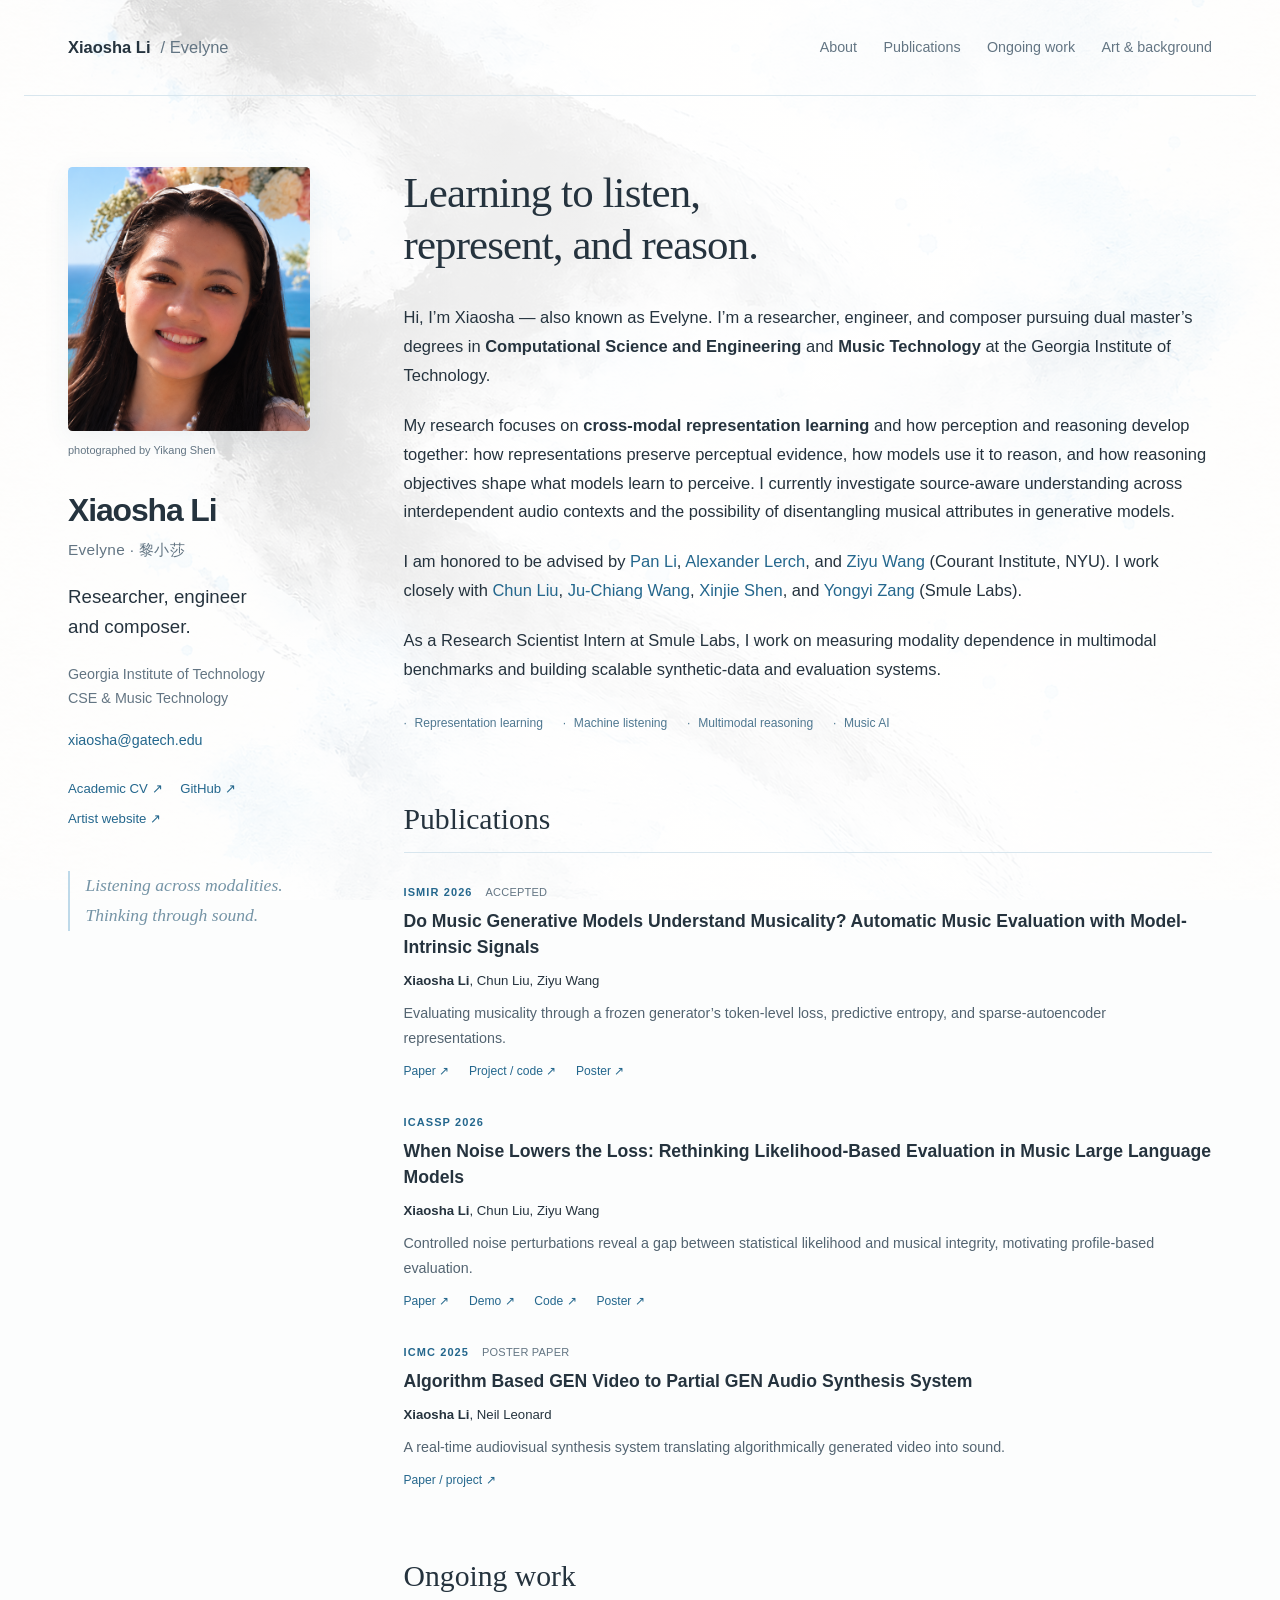
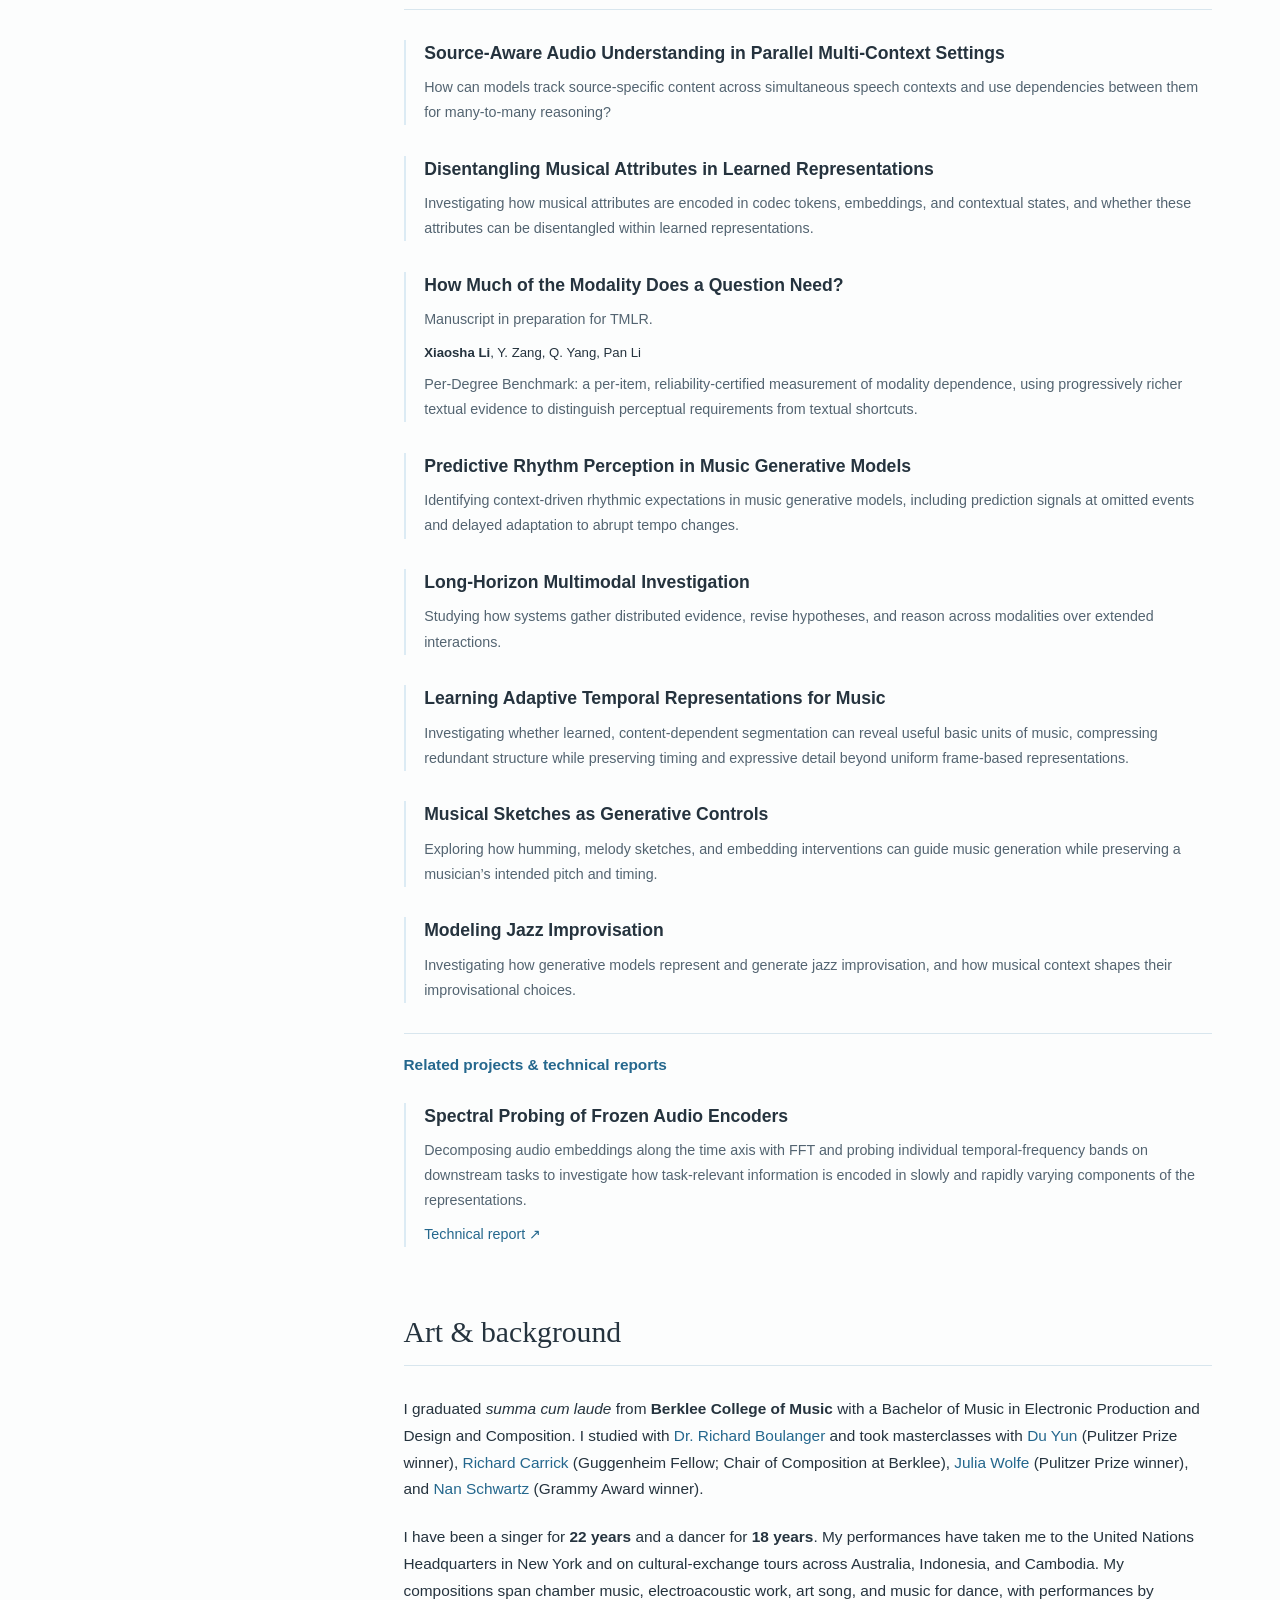
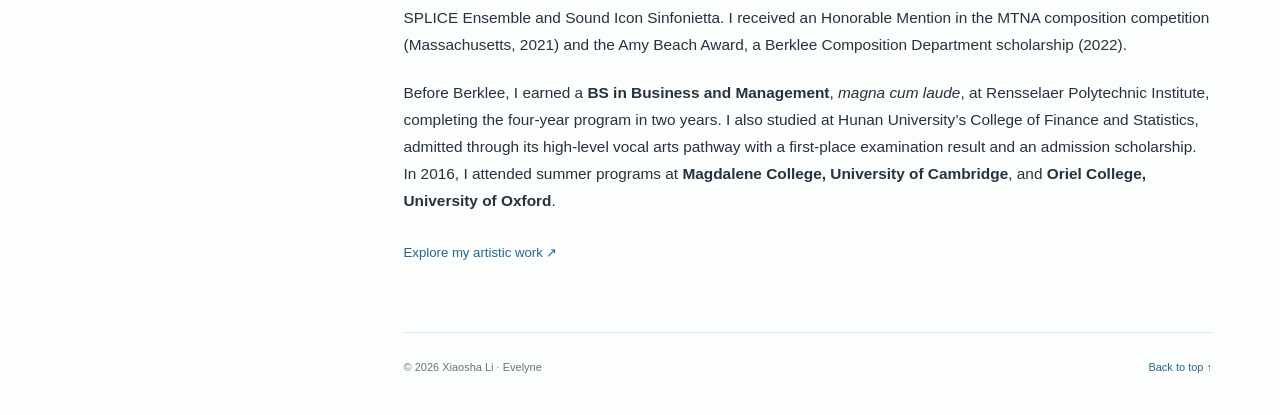
==== preview-05322f3207769d3b/index.html @ fcb4e37a "Add MEva and Noiseloss poster links" ====
<!doctype html>
<html lang="en">
<head>
<meta charset="utf-8">
<meta name="robots" content="noindex">
<meta name="viewport" content="width=device-width, initial-scale=1">
<meta name="description" content="Xiaosha (Evelyne) Li — researcher, engineer, and composer at Georgia Tech. Cross-modal representation learning, machine listening, and music AI.">
<meta name="theme-color" content="#e9f3f9">
<title>Xiaosha Li · Evelyne</title>
<link rel="stylesheet" href="../style.css">
</head>
<body>
<a class="skip" href="#about">Skip to content</a>
<header class="site-header"><a class="wordmark" href="#">Xiaosha Li <span>/ Evelyne</span></a><nav aria-label="Main navigation"><a href="#about">About</a><a href="#publications">Publications</a><a href="#ongoing">Ongoing work</a><a href="#art">Art &amp; background</a></nav></header>
<div class="page">
<aside class="profile">
<figure><img class="avatar" src="../assets/images/avatar-seaside-close.png" alt="Xiaosha Li smiling by the sea" width="1254" height="1254"><figcaption>photographed by <a href="https://x.com/Yikang_Shen">Yikang Shen</a></figcaption></figure>
<h1>Xiaosha Li <span>Evelyne · 黎小莎</span></h1>
<p class="roles">Researcher, engineer<br>and composer.</p>
<p class="affiliation">Georgia Institute of Technology<br>CSE &amp; Music Technology</p>
<a class="email" href="mailto:xiaosha@gatech.edu">xiaosha@gatech.edu</a>
<div class="profile-links"><a href="../assets/documents/Xiaosha-Li-Academic-CV.pdf">Academic CV ↗</a><a href="https://github.com/YoEv">GitHub ↗</a><a href="https://evelyneehevler.wixsite.com/evelyneehevler">Artist website ↗</a></div>
<div class="sidebar-note">Listening across modalities.<br>Thinking through sound.</div>
</aside>
<main>
<section id="about" class="intro">

<h2>Learning to listen,<br>represent, and reason.</h2>
<p>Hi, I’m Xiaosha — also known as Evelyne. I’m a researcher, engineer, and composer pursuing dual master’s degrees in <strong>Computational Science and Engineering</strong> and <strong>Music Technology</strong> at the Georgia Institute of Technology.</p>
<p>My research focuses on <strong>cross-modal representation learning</strong> and how perception and reasoning develop together: how representations preserve perceptual evidence, how models use it to reason, and how reasoning objectives shape what models learn to perceive. I currently investigate source-aware understanding across interdependent audio contexts and the possibility of disentangling musical attributes in generative models.</p>
<p>I am honored to be advised by <a href="https://sites.google.com/view/panli-purdue/home">Pan Li</a>, <a href="https://www.alexanderlerch.com/">Alexander Lerch</a>, and <a href="https://zzwaang.github.io/">Ziyu Wang</a> (Courant Institute, NYU). I work closely with <a href="https://www.linkedin.com/in/chunliu">Chun Liu</a>, <a href="https://www.linkedin.com/in/asriver">Ju-Chiang Wang</a>, <a href="https://xinjie-shen.com/">Xinjie Shen</a>, and <a href="https://yongyi.dev/en/">Yongyi Zang</a> (Smule Labs).</p>
<p>As a Research Scientist Intern at Smule Labs, I work on measuring modality dependence in multimodal benchmarks and building scalable synthetic-data and evaluation systems.</p>
<div class="interests"><span>Representation learning</span><span>Machine listening</span><span>Multimodal reasoning</span><span>Music AI</span></div>
</section>
<section id="publications">
<div class="section-heading"><h2>Publications</h2></div>
<article class="paper"><div class="paper-meta">ISMIR 2026 <span>Accepted</span></div><h3><a href="https://arxiv.org/abs/2609.37710">Do Music Generative Models Understand Musicality? Automatic Music Evaluation with Model-Intrinsic Signals</a></h3><p class="authors"><strong>Xiaosha Li</strong>, Chun Liu, Ziyu Wang</p><p>Evaluating musicality through a frozen generator’s token-level loss, predictive entropy, and sparse-autoencoder representations.</p><div class="links"><a href="https://arxiv.org/abs/2609.37710">Paper ↗</a><a href="https://github.com/YoEv/MEva">Project / code ↗</a><a href="../assets/documents/MEva-ISMIR2026-Poster.png">Poster ↗</a></div></article>
<article class="paper"><div class="paper-meta">ICASSP 2026</div><h3><a href="https://arxiv.org/abs/2602.02738">When Noise Lowers the Loss: Rethinking Likelihood-Based Evaluation in Music Large Language Models</a></h3><p class="authors"><strong>Xiaosha Li</strong>, Chun Liu, Ziyu Wang</p><p>Controlled noise perturbations reveal a gap between statistical likelihood and musical integrity, motivating profile-based evaluation.</p><div class="links"><a href="https://arxiv.org/abs/2602.02738">Paper ↗</a><a href="https://noiseloss.github.io/">Demo ↗</a><a href="https://github.com/YoEv/noiseloss">Code ↗</a><a href="../assets/documents/Noiseloss-ICASSP2026-Poster.pdf">Poster ↗</a></div></article>
<article class="paper"><div class="paper-meta">ICMC 2025 <span>Poster paper</span></div><h3><a href="https://github.com/YoEv/Gen2Gen">Algorithm Based GEN Video to Partial GEN Audio Synthesis System</a></h3><p class="authors"><strong>Xiaosha Li</strong>, Neil Leonard</p><p>A real-time audiovisual synthesis system translating algorithmically generated video into sound.</p><div class="links"><a href="https://github.com/YoEv/Gen2Gen">Paper / project ↗</a></div></article>
</section>
<section id="ongoing">
<div class="section-heading"><h2>Ongoing work</h2></div>
<article class="work"><h3>Source-Aware Audio Understanding in Parallel Multi-Context Settings</h3><p>How can models track source-specific content across simultaneous speech contexts and use dependencies between them for many-to-many reasoning?</p></article>
<article class="work"><h3>Disentangling Musical Attributes in Learned Representations</h3><p>Investigating how musical attributes are encoded in codec tokens, embeddings, and contextual states, and whether these attributes can be disentangled within learned representations.</p></article>




<article class="work"><h3>How Much of the Modality Does a Question Need?</h3><p class="project-status">Manuscript in preparation for TMLR.</p><p class="authors"><strong>Xiaosha Li</strong>, Y. Zang, Q. Yang, Pan Li</p><p>Per-Degree Benchmark: a per-item, reliability-certified measurement of modality dependence, using progressively richer textual evidence to distinguish perceptual requirements from textual shortcuts.</p></article>
<article class="work"><h3>Predictive Rhythm Perception in Music Generative Models</h3><p>Identifying context-driven rhythmic expectations in music generative models, including prediction signals at omitted events and delayed adaptation to abrupt tempo changes.</p></article>
<article class="work"><h3>Long-Horizon Multimodal Investigation</h3><p>Studying how systems gather distributed evidence, revise hypotheses, and reason across modalities over extended interactions.</p></article>
<article class="work"><h3>Learning Adaptive Temporal Representations for Music</h3><p>Investigating whether learned, content-dependent segmentation can reveal useful basic units of music, compressing redundant structure while preserving timing and expressive detail beyond uniform frame-based representations.</p></article>
<article class="work"><h3>Musical Sketches as Generative Controls</h3><p>Exploring how humming, melody sketches, and embedding interventions can guide music generation while preserving a musician’s intended pitch and timing.</p></article>

<article class="work"><h3>Modeling Jazz Improvisation</h3><p>Investigating how generative models represent and generate jazz improvisation, and how musical context shapes their improvisational choices.</p></article>
<div class="earlier"><h3>Related projects &amp; technical reports</h3><article class="work"><h3>Spectral Probing of Frozen Audio Encoders</h3><p>Decomposing audio embeddings along the time axis with FFT and probing individual temporal-frequency bands on downstream tasks to investigate how task-relevant information is encoded in slowly and rapidly varying components of the representations.</p><a href="https://github.com/YoEv/specProb">Technical report ↗</a></article></div>
</section>
<section id="art">
<div class="section-heading"><h2>Art &amp; background</h2></div>
<p>I graduated <em>summa cum laude</em> from <strong>Berklee College of Music</strong> with a Bachelor of Music in Electronic Production and Design and Composition. I studied with <a href="https://richardboulanger.com/">Dr. Richard Boulanger</a> and took masterclasses with <a href="https://channelduyun.com/">Du Yun</a> (Pulitzer Prize winner), <a href="https://www.richardcarrick.com/">Richard Carrick</a> (Guggenheim Fellow; Chair of Composition at Berklee), <a href="https://juliawolfemusic.com/">Julia Wolfe</a> (Pulitzer Prize winner), and <a href="https://nanschwartz.com/">Nan Schwartz</a> (Grammy Award winner).</p>
<p>I have been a singer for <strong>22 years</strong> and a dancer for <strong>18 years</strong>. My performances have taken me to the United Nations Headquarters in New York and on cultural-exchange tours across Australia, Indonesia, and Cambodia. My compositions span chamber music, electroacoustic work, art song, and music for dance, with performances by SPLICE Ensemble and Sound Icon Sinfonietta. I received an Honorable Mention in the MTNA composition competition (Massachusetts, 2021) and the Amy Beach Award, a Berklee Composition Department scholarship (2022).</p>
<p>Before Berklee, I earned a <strong>BS in Business and Management</strong>, <em>magna cum laude</em>, at Rensselaer Polytechnic Institute, completing the four-year program in two years. I also studied at Hunan University’s College of Finance and Statistics, admitted through its high-level vocal arts pathway with a first-place examination result and an admission scholarship. In 2016, I attended summer programs at <strong>Magdalene College, University of Cambridge</strong>, and <strong>Oriel College, University of Oxford</strong>.</p>
<a class="text-link" href="https://evelyneehevler.wixsite.com/evelyneehevler">Explore my artistic work ↗</a>
</section>
<footer>© 2026 Xiaosha Li · Evelyne <a href="#">Back to top ↑</a></footer>
</main>
</div>
</body>
</html>
---- style.css ----
:root{--ink:#25333e;--muted:#637583;--blue:#24678d;--line:#d8e6ee;--paper:#fcfdfd}*{box-sizing:border-box}html{scroll-behavior:smooth;scroll-padding-top:35px}body{margin:0;color:var(--ink);font:16px/1.75 -apple-system,BlinkMacSystemFont,"Segoe UI",Arial,sans-serif;background:var(--paper)}body::before{content:"";position:fixed;inset:0;z-index:-1;background:linear-gradient(90deg,rgba(255,255,255,.76),rgba(255,255,255,.93) 36%,rgba(255,255,255,.94) 76%,rgba(255,255,255,.76)),url('assets/images/ink-blue.png') center/cover no-repeat;pointer-events:none}a{color:var(--blue);text-decoration:none;text-underline-offset:4px}a:hover{text-decoration:underline}a:focus-visible,summary:focus-visible{outline:2px solid var(--blue);outline-offset:5px}p{margin:0 0 19px}strong{font-weight:600}.site-header{max-width:1120px;margin:0 auto;padding:30px 40px;display:flex;align-items:center;justify-content:space-between;border-bottom:1px solid var(--line);gap:25px}.wordmark{font-size:15px;color:var(--ink);font-weight:600;white-space:nowrap}.wordmark span{font-weight:400;color:var(--muted);margin-left:5px}nav{display:flex;gap:24px;font-size:13px}nav a{color:var(--muted)}.page{max-width:1120px;margin:65px auto 0;padding:0 40px;display:grid;grid-template-columns:230px minmax(0,1fr);gap:75px}.profile{align-self:start;position:sticky;top:35px}.profile figure{margin:0 0 28px}.avatar{width:220px;height:240px;object-fit:cover;border-radius:4px;display:block;box-shadow:0 6px 25px #264f6b12}figcaption{font-size:10px;color:var(--muted);margin-top:9px;white-space:nowrap}figcaption a{color:inherit}h1{font-size:29px;line-height:1.25;letter-spacing:-1px;margin:0 0 21px;font-weight:600}h1 span{display:block;color:var(--muted);font-size:14px;font-weight:400;letter-spacing:.3px;margin-top:8px}.roles{font-size:17px;line-height:1.6;margin-bottom:18px}.affiliation{font-size:13px;color:var(--muted);line-height:1.7;margin-bottom:12px}.email{font-size:13px}.profile-links{display:flex;flex-wrap:wrap;gap:7px 16px;font-size:12px;margin-top:20px}.sidebar-note{font:italic 16px/1.7 Georgia,serif;color:#7594a6;border-left:2px solid #bed9e9;padding-left:14px;margin-top:37px}main{min-width:0}section{margin-bottom:60px;scroll-margin-top:35px}.eyebrow{text-transform:uppercase;letter-spacing:2.5px;color:var(--blue);font-size:11px;margin-bottom:14px}.intro h2{font:400 39px/1.2 Georgia,"Times New Roman",serif;letter-spacing:-.8px;margin:0 0 30px}.intro p{font-size:15px}.interests{display:flex;flex-wrap:wrap;gap:8px 18px;margin-top:27px;font-size:11px;color:#4f7891}.interests span::before{content:"·";margin-right:7px}.section-heading{display:flex;align-items:baseline;justify-content:space-between;gap:12px;border-bottom:1px solid var(--line);padding-bottom:12px;margin-bottom:27px}.section-heading h2{font:400 27px/1.3 Georgia,serif;margin:0}.section-heading>span{font-size:10px;color:var(--muted)}article h3{font-size:16px;line-height:1.5;font-weight:600;margin:5px 0 8px}article h3 a{color:var(--ink)}.paper,.work{margin-bottom:28px}.paper p,.work p{font-size:13px;line-height:1.75;margin-bottom:8px;color:#536471}.paper .authors,.work .authors{font-size:12px;color:var(--ink);margin-bottom:8px}.paper-meta{font-size:10px;letter-spacing:1px;text-transform:uppercase;color:var(--blue);font-weight:600}.paper-meta span{font-weight:400;letter-spacing:.2px;margin-left:8px;color:var(--muted)}.links{display:flex;flex-wrap:wrap;gap:18px;font-size:11px;margin-top:9px}.work{padding-left:17px;border-left:2px solid #dcebf4}.earlier{border-top:1px solid var(--line);padding-top:16px;font-size:13px}.earlier>h3{font-size:14px;font-weight:600;color:var(--blue);margin:0}.earlier article{margin-top:22px}#art p{font-size:14px}.text-link{font-size:12px}footer{border-top:1px solid var(--line);padding:22px 0 35px;color:var(--muted);font-size:10px;display:flex;justify-content:space-between}.skip{position:absolute;top:-80px;left:15px;background:white;padding:10px;z-index:5}.skip:focus{top:10px}@media(min-width:1500px){body::before{background-size:auto,1400px;background-position:center,center top}}@media(max-width:800px){.site-header{padding:23px 25px;flex-wrap:wrap}nav{gap:18px;font-size:12px}.page{grid-template-columns:180px minmax(0,1fr);gap:35px;padding:0 25px;margin-top:40px}.avatar{width:175px;height:190px}.intro h2{font-size:33px}.section-heading{align-items:start;flex-direction:column;gap:5px}.profile figcaption{font-size:9px}}@media(max-width:600px){.site-header{gap:15px}.wordmark{font-size:14px}nav{gap:17px;flex-wrap:wrap}.page{display:block;margin-top:30px;padding:0 24px}.profile{position:static;display:grid;grid-template-columns:120px minmax(0,1fr);gap:0 22px;margin-bottom:42px}.profile figure{grid-row:1/6;margin:0}.avatar{width:120px;height:140px}figcaption{white-space:normal;font-size:8px!important;line-height:1.5}h1{font-size:25px;margin:0 0 9px}h1 span{font-size:12px;margin-top:5px}.roles{font-size:13px;line-height:1.5;margin-bottom:10px}.affiliation{font-size:11px;margin-bottom:8px}.email{font-size:11px}.profile-links{grid-column:1/-1;margin-top:18px;gap:20px}.sidebar-note{display:none}.intro h2{font-size:35px}.intro p{font-size:14px}section{margin-bottom:44px}.section-heading h2{font-size:26px}body::before{background:linear-gradient(#ffffffdf,#fffffff0),url('assets/images/ink-blue.png') center top/auto 100vh no-repeat}}



/* Scale the desktop composition as a whole, preserving its typography ratios. */
@media(min-width:1000px){body{zoom:1.1}}
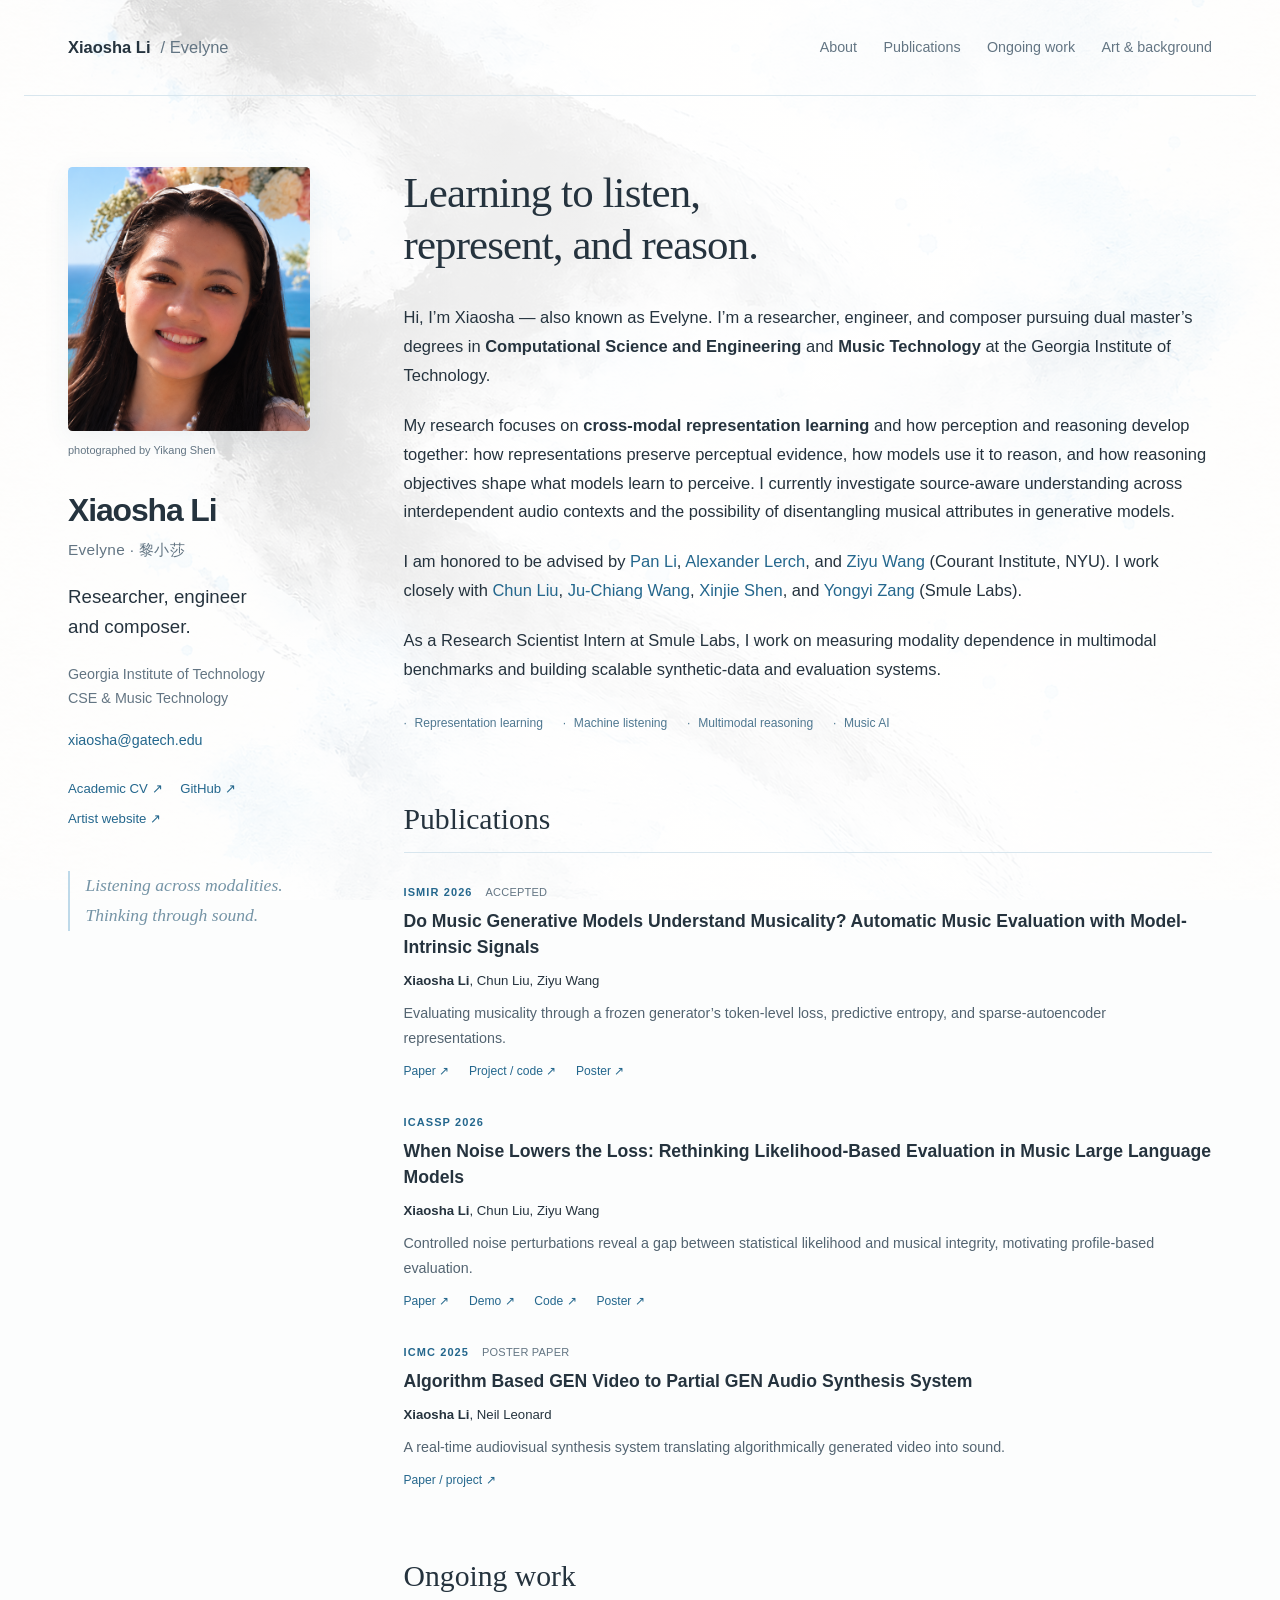
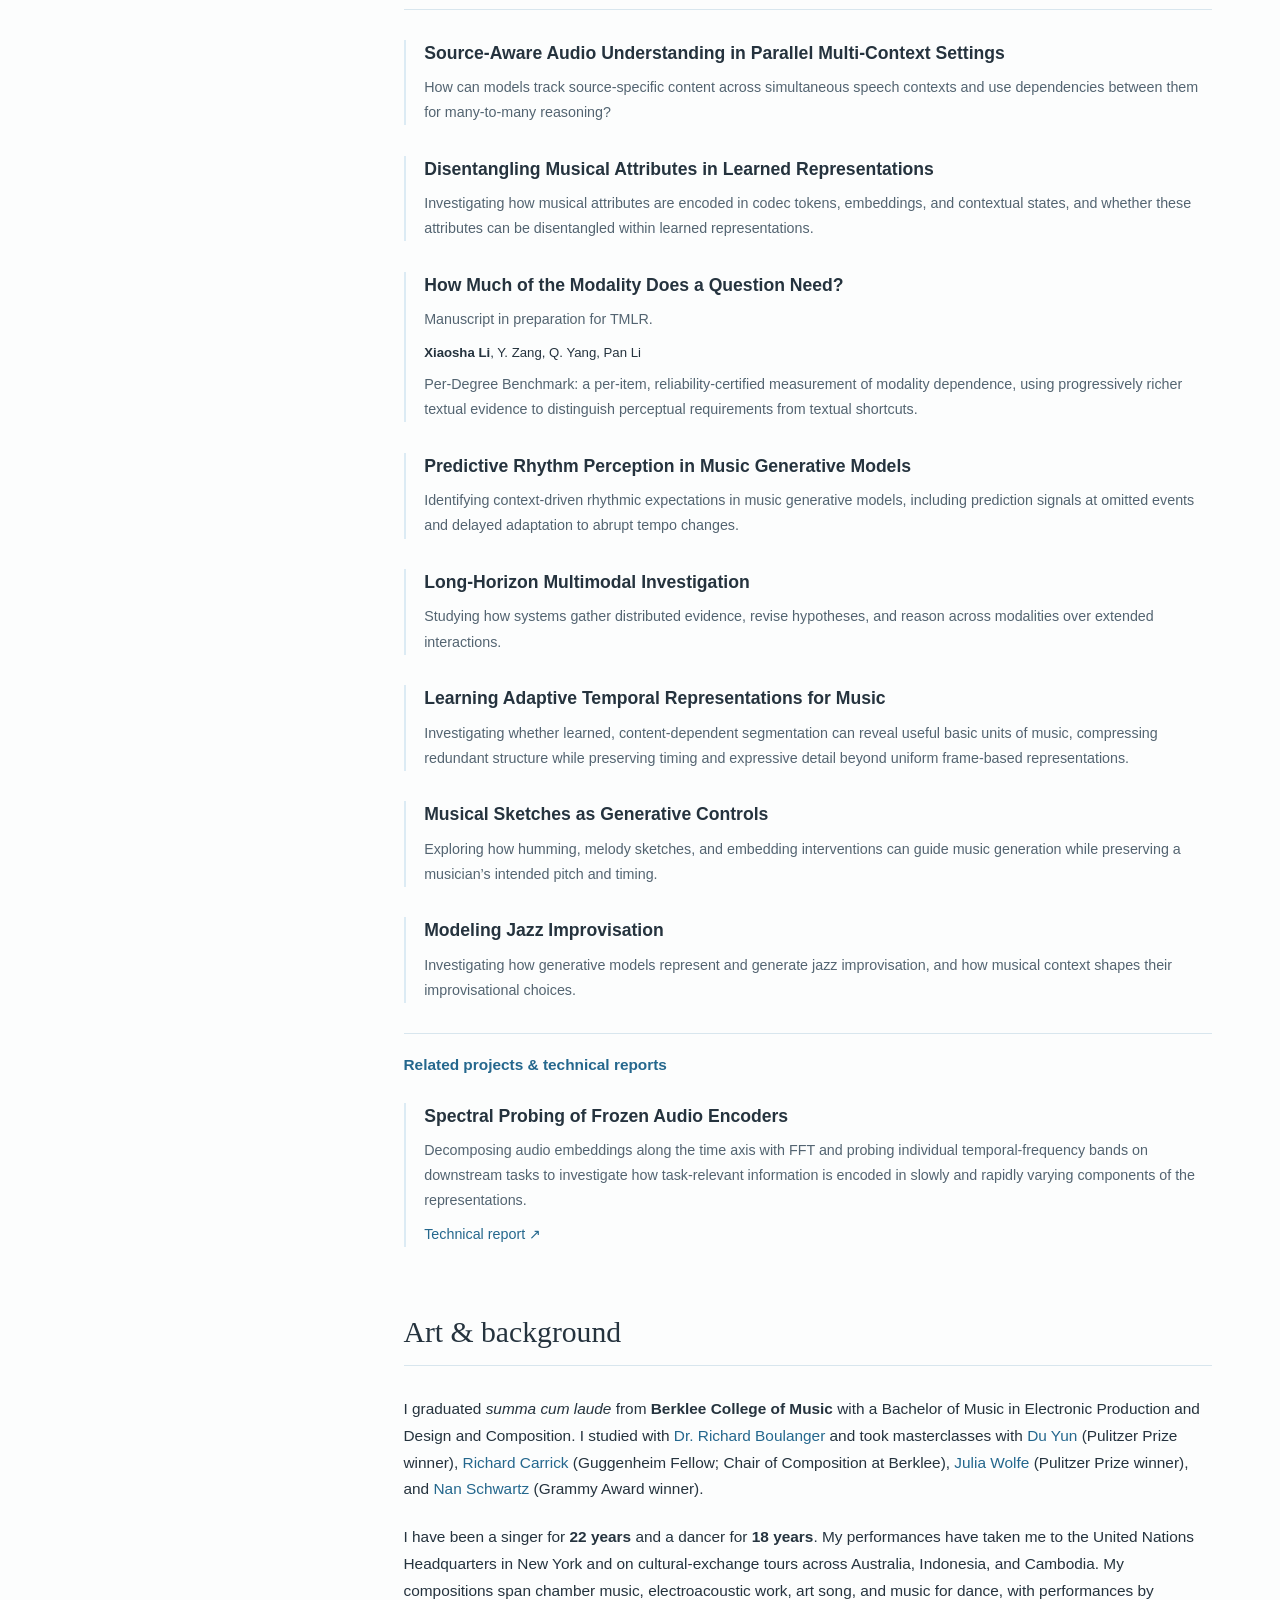
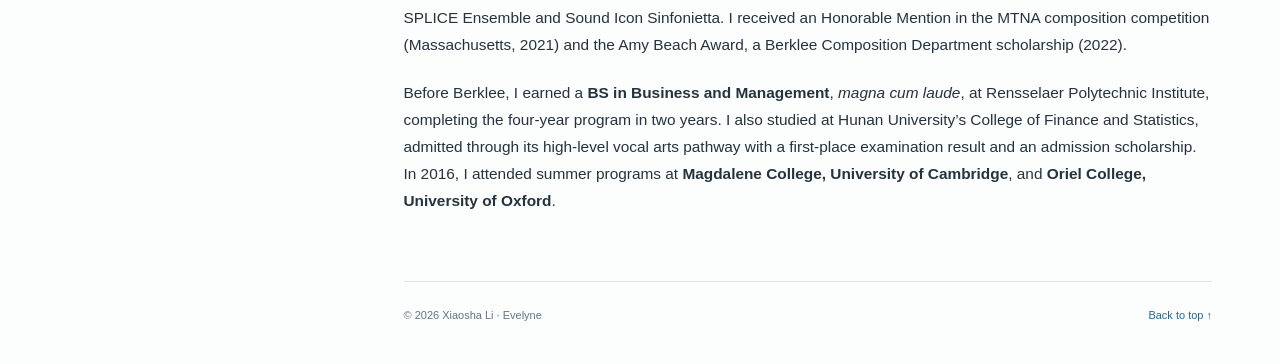
==== commit 61e2c2af: "Remove duplicate artist website link" ====
--- a/preview-05322f3207769d3b/index.html
+++ b/preview-05322f3207769d3b/index.html
@@ -60,7 +60,7 @@
 <p>I graduated <em>summa cum laude</em> from <strong>Berklee College of Music</strong> with a Bachelor of Music in Electronic Production and Design and Composition. I studied with <a href="https://richardboulanger.com/">Dr. Richard Boulanger</a> and took masterclasses with <a href="https://channelduyun.com/">Du Yun</a> (Pulitzer Prize winner), <a href="https://www.richardcarrick.com/">Richard Carrick</a> (Guggenheim Fellow; Chair of Composition at Berklee), <a href="https://juliawolfemusic.com/">Julia Wolfe</a> (Pulitzer Prize winner), and <a href="https://nanschwartz.com/">Nan Schwartz</a> (Grammy Award winner).</p>
 <p>I have been a singer for <strong>22 years</strong> and a dancer for <strong>18 years</strong>. My performances have taken me to the United Nations Headquarters in New York and on cultural-exchange tours across Australia, Indonesia, and Cambodia. My compositions span chamber music, electroacoustic work, art song, and music for dance, with performances by SPLICE Ensemble and Sound Icon Sinfonietta. I received an Honorable Mention in the MTNA composition competition (Massachusetts, 2021) and the Amy Beach Award, a Berklee Composition Department scholarship (2022).</p>
 <p>Before Berklee, I earned a <strong>BS in Business and Management</strong>, <em>magna cum laude</em>, at Rensselaer Polytechnic Institute, completing the four-year program in two years. I also studied at Hunan University’s College of Finance and Statistics, admitted through its high-level vocal arts pathway with a first-place examination result and an admission scholarship. In 2016, I attended summer programs at <strong>Magdalene College, University of Cambridge</strong>, and <strong>Oriel College, University of Oxford</strong>.</p>
-<a class="text-link" href="https://evelyneehevler.wixsite.com/evelyneehevler">Explore my artistic work ↗</a>
+
 </section>
 <footer>© 2026 Xiaosha Li · Evelyne <a href="#">Back to top ↑</a></footer>
 </main>
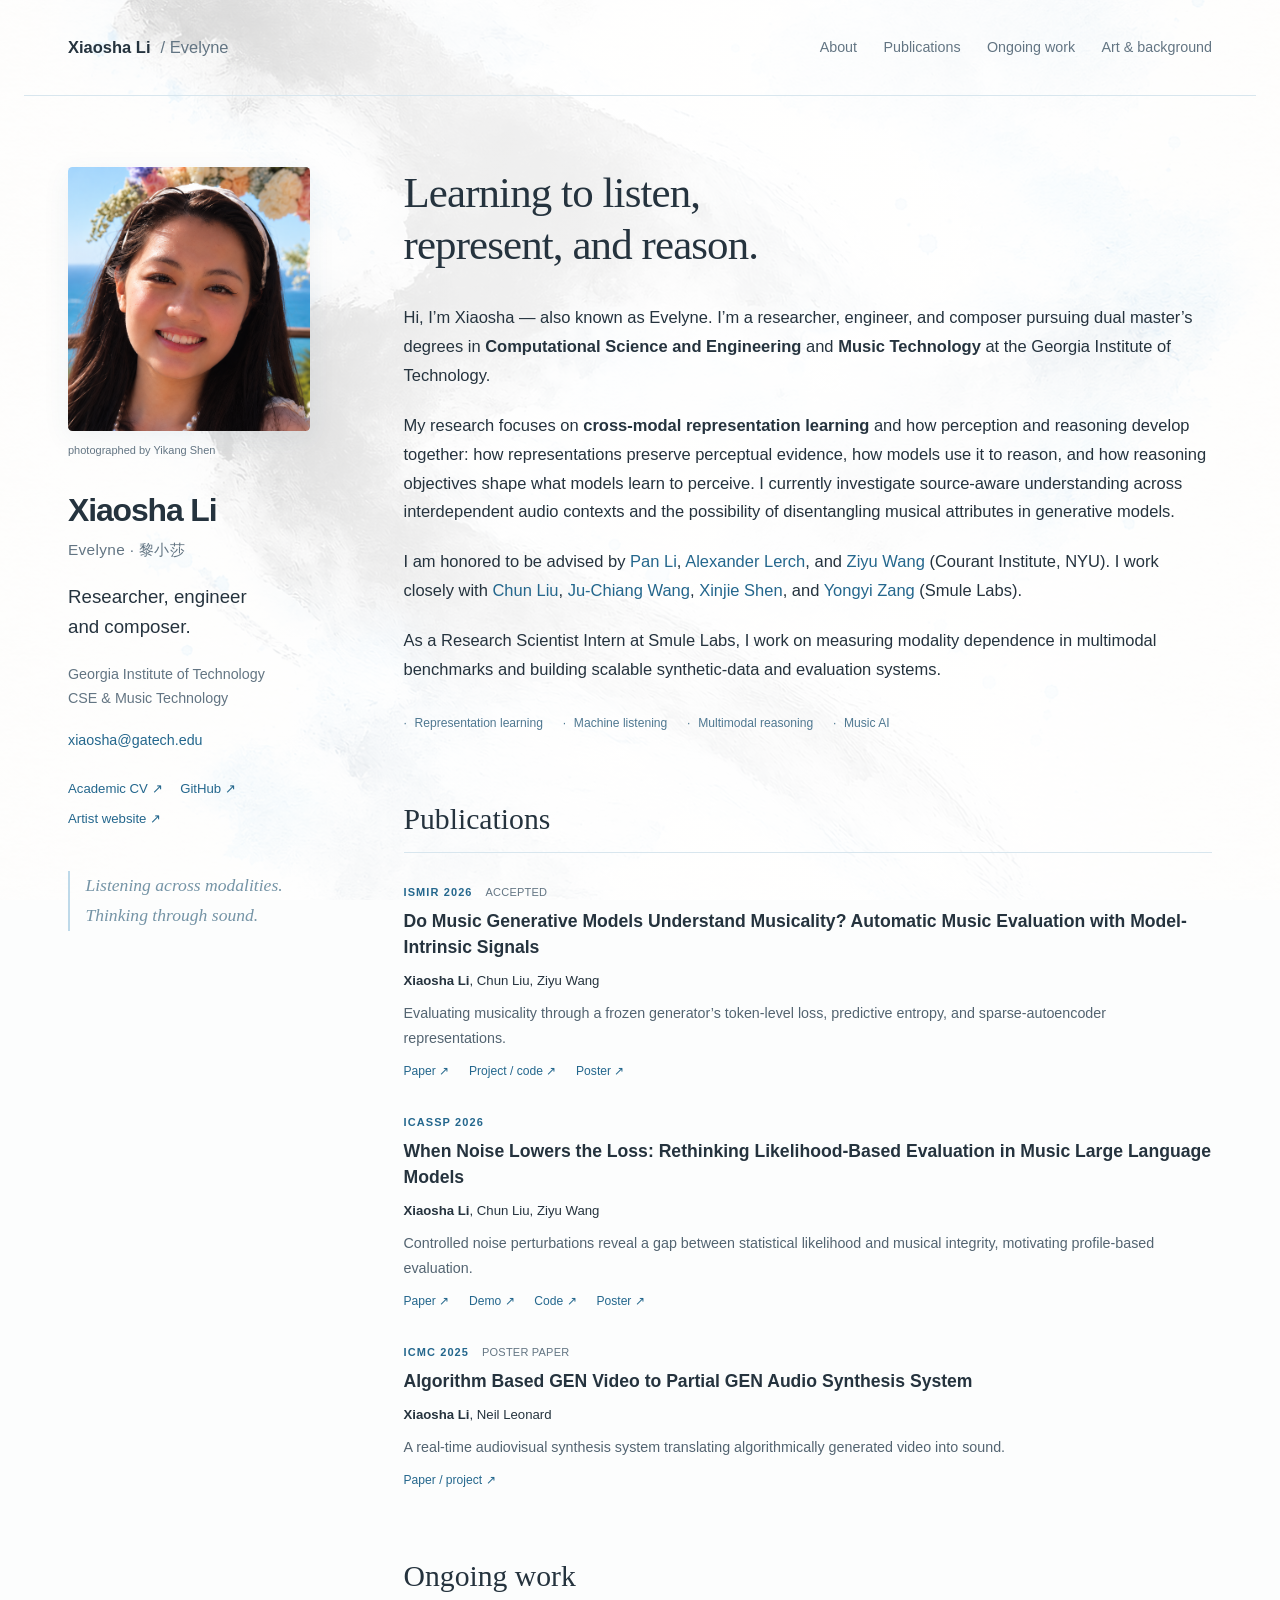
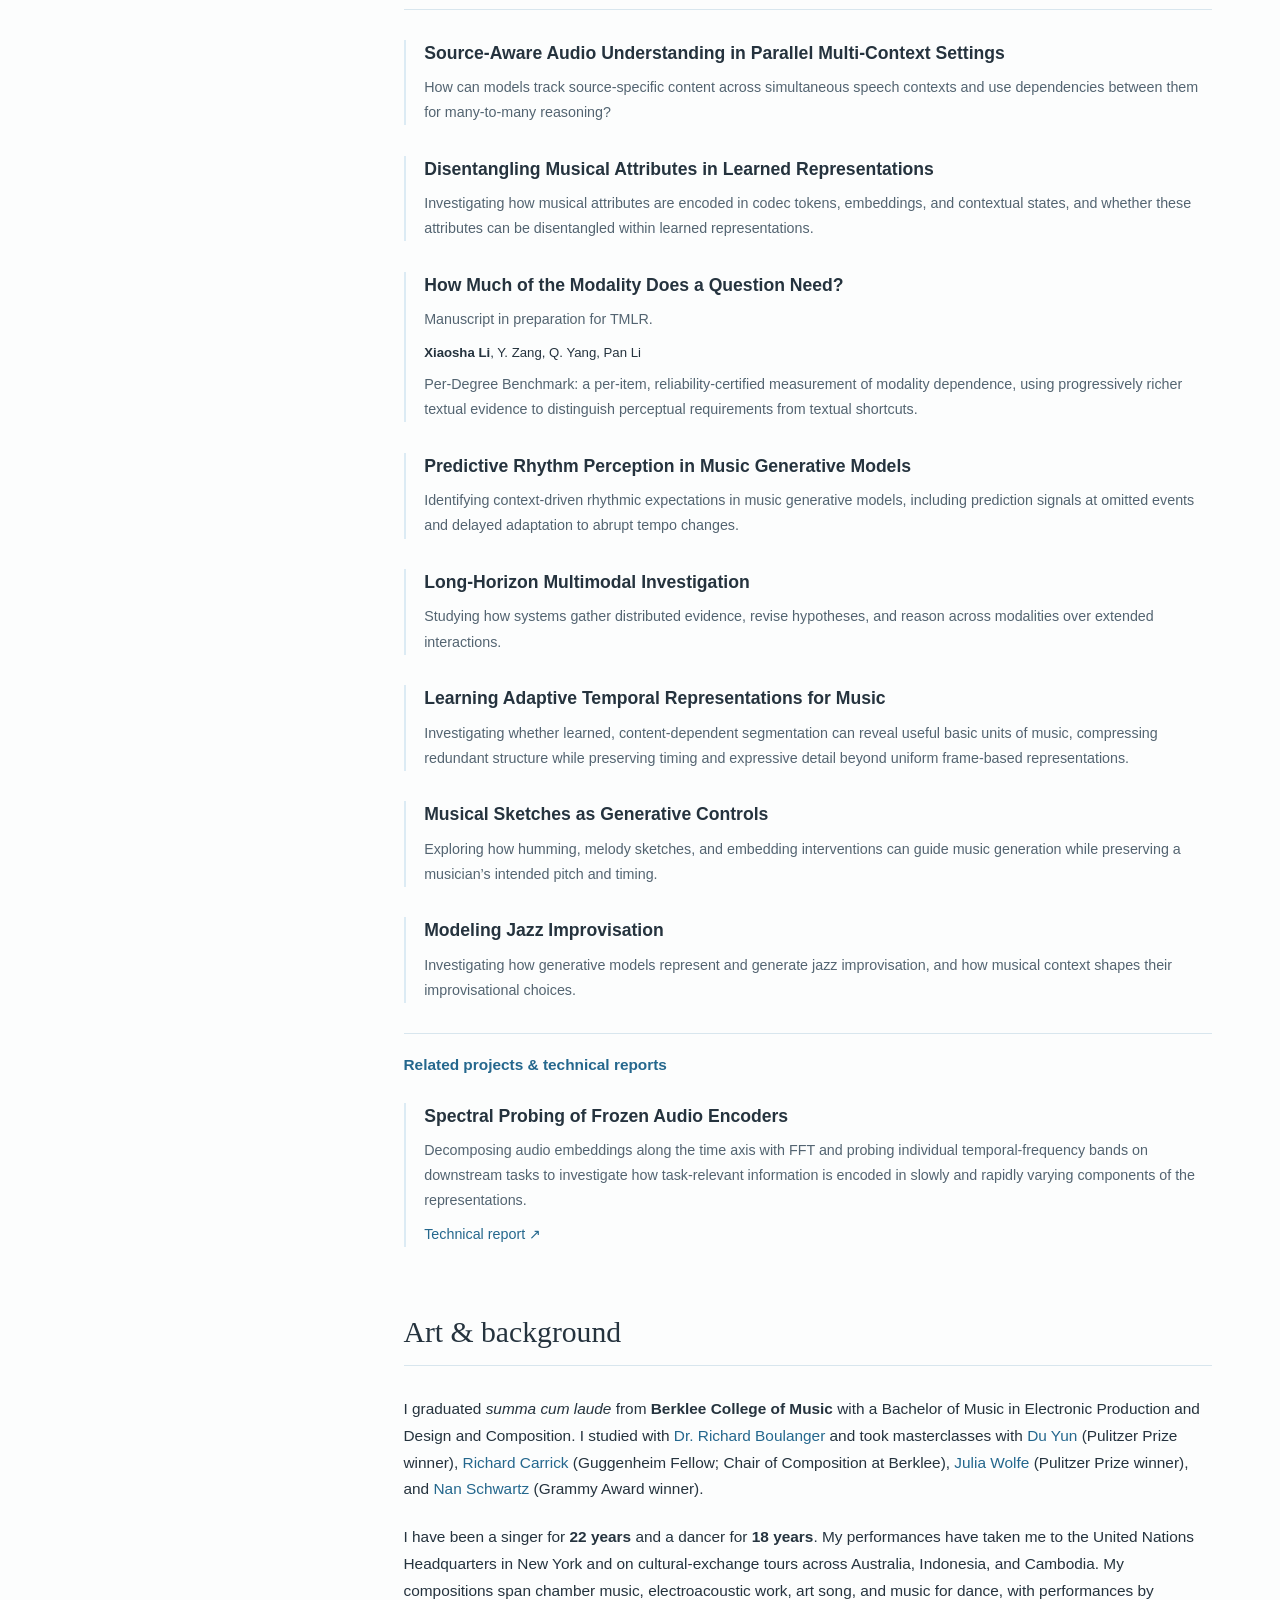
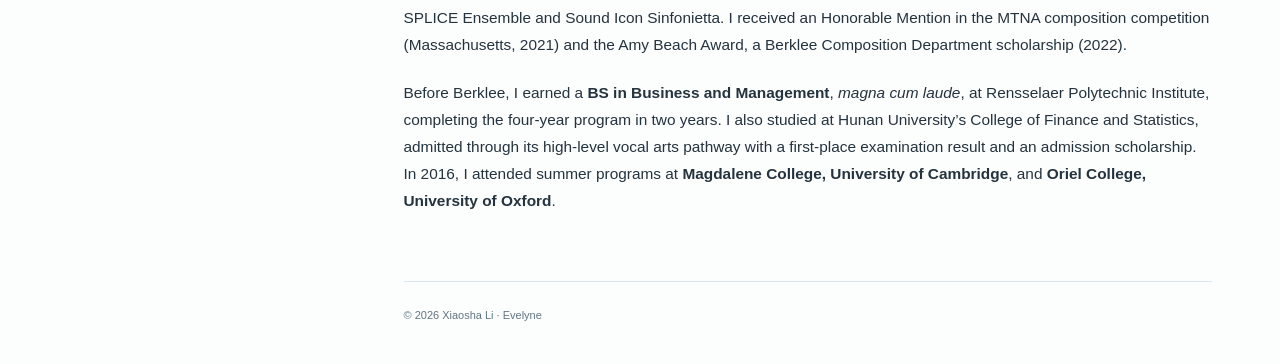
==== commit d9a381e8: "Remove back-to-top footer link" ====
--- a/preview-05322f3207769d3b/index.html
+++ b/preview-05322f3207769d3b/index.html
@@ -62,7 +62,7 @@
 <p>Before Berklee, I earned a <strong>BS in Business and Management</strong>, <em>magna cum laude</em>, at Rensselaer Polytechnic Institute, completing the four-year program in two years. I also studied at Hunan University’s College of Finance and Statistics, admitted through its high-level vocal arts pathway with a first-place examination result and an admission scholarship. In 2016, I attended summer programs at <strong>Magdalene College, University of Cambridge</strong>, and <strong>Oriel College, University of Oxford</strong>.</p>
 
 </section>
-<footer>© 2026 Xiaosha Li · Evelyne <a href="#">Back to top ↑</a></footer>
+<footer>© 2026 Xiaosha Li · Evelyne </footer>
 </main>
 </div>
 </body>
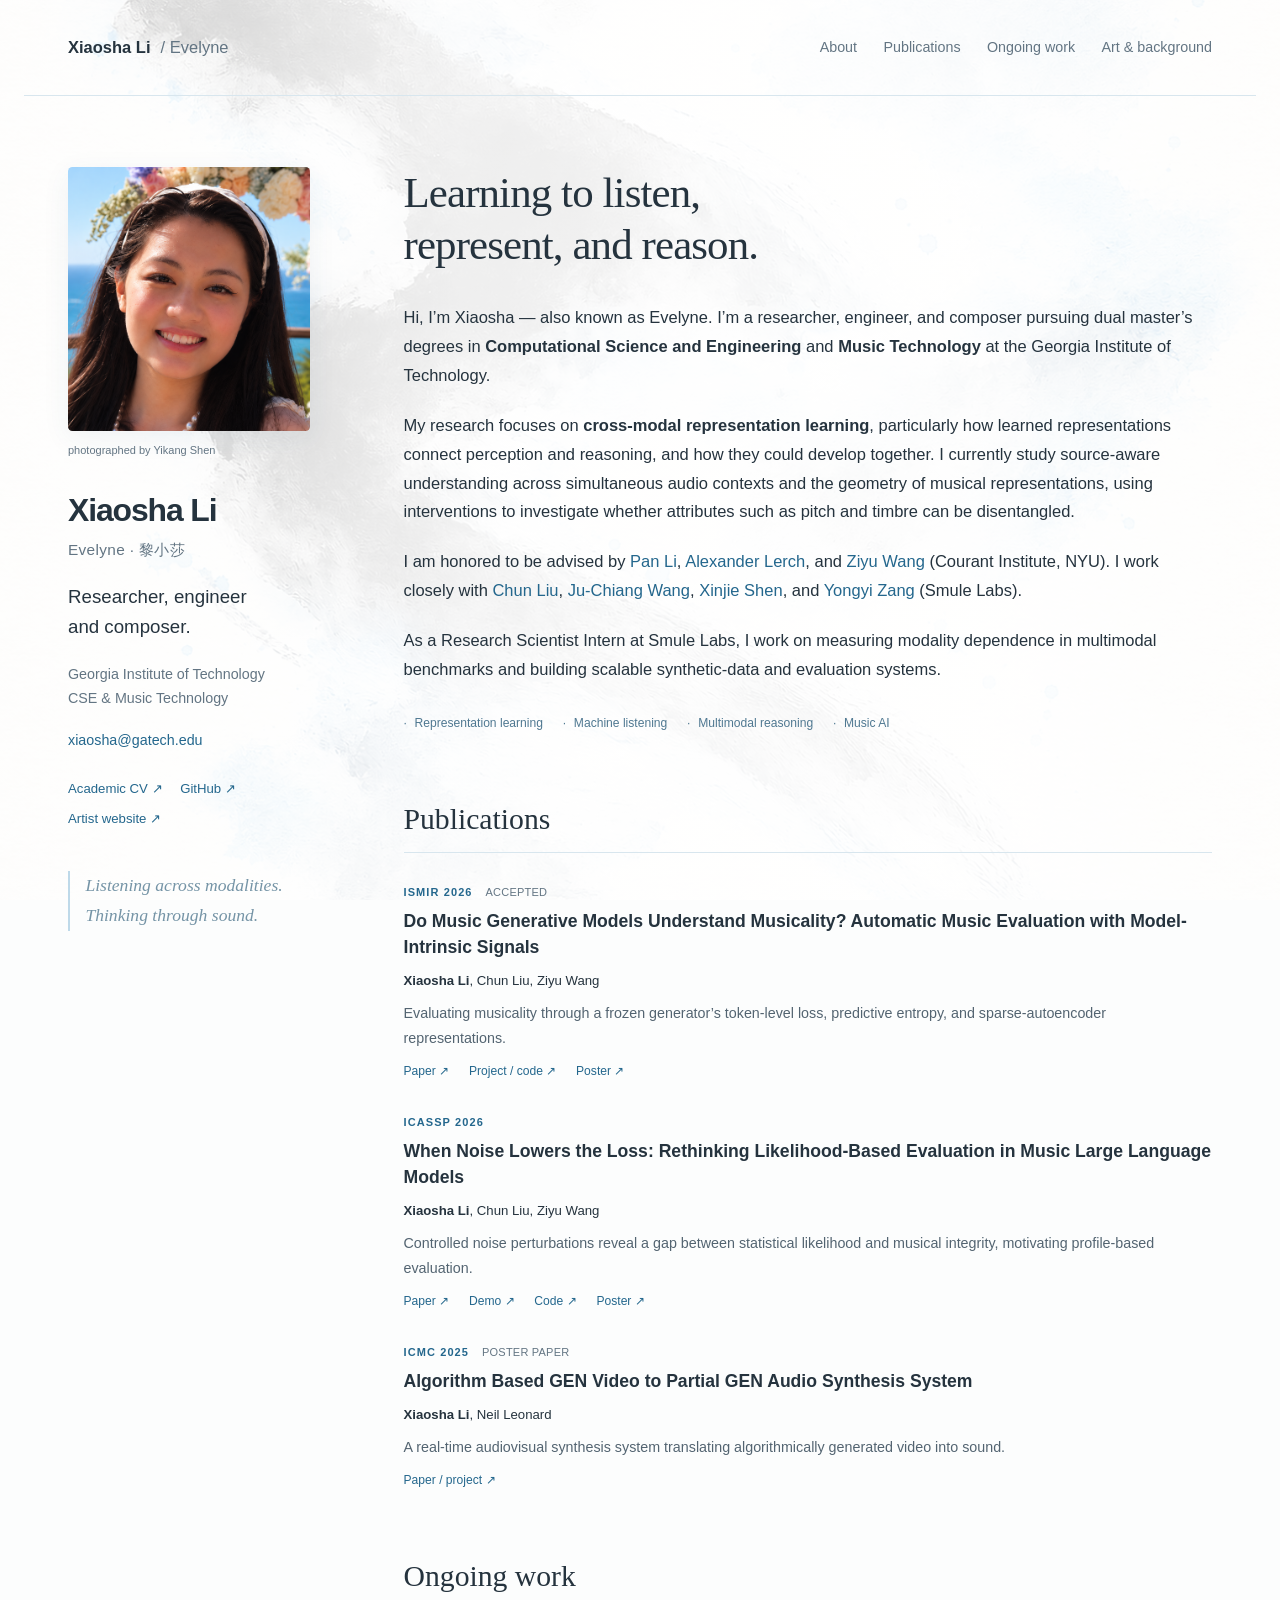
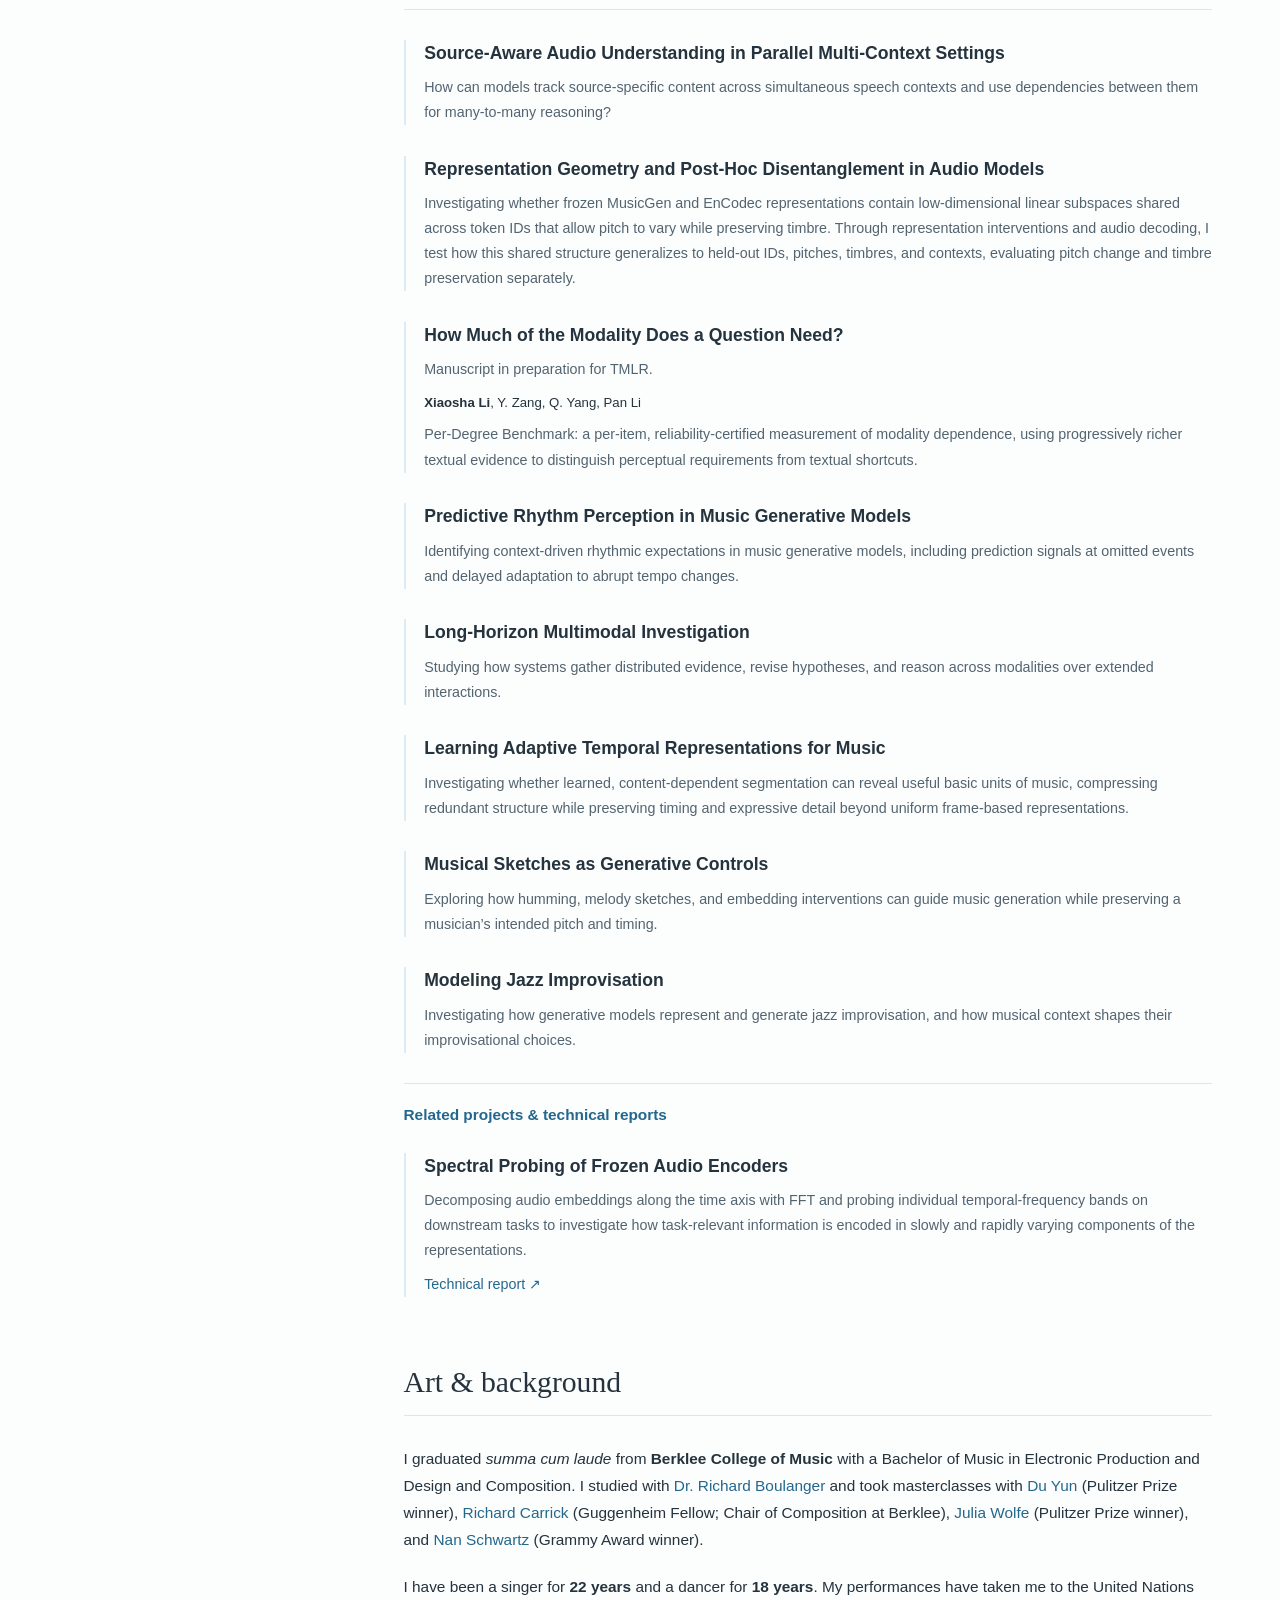
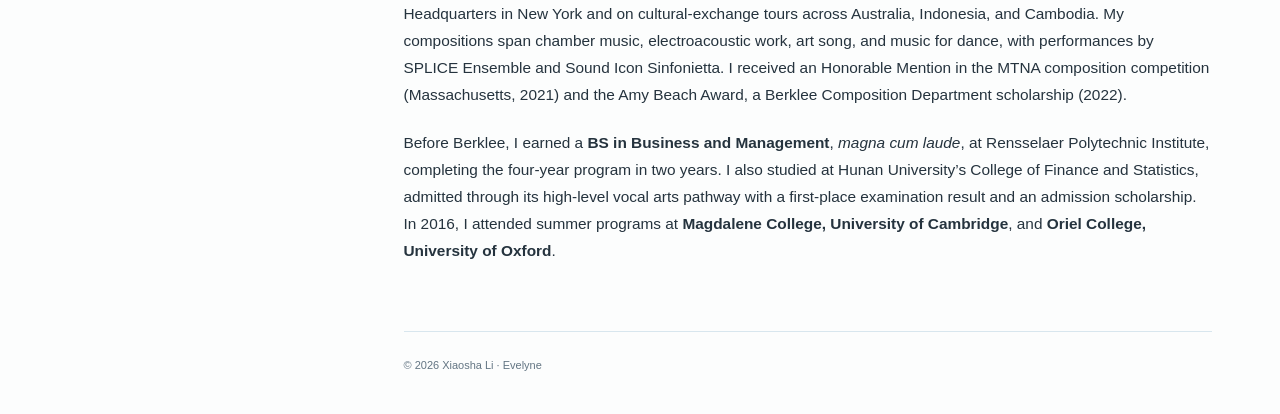
==== commit 96b585d2: "Update research focus and audio representation geometry project" ====
--- a/preview-05322f3207769d3b/index.html
+++ b/preview-05322f3207769d3b/index.html
@@ -27,7 +27,7 @@
 
 <h2>Learning to listen,<br>represent, and reason.</h2>
 <p>Hi, I’m Xiaosha — also known as Evelyne. I’m a researcher, engineer, and composer pursuing dual master’s degrees in <strong>Computational Science and Engineering</strong> and <strong>Music Technology</strong> at the Georgia Institute of Technology.</p>
-<p>My research focuses on <strong>cross-modal representation learning</strong> and how perception and reasoning develop together: how representations preserve perceptual evidence, how models use it to reason, and how reasoning objectives shape what models learn to perceive. I currently investigate source-aware understanding across interdependent audio contexts and the possibility of disentangling musical attributes in generative models.</p>
+<p>My research focuses on <strong>cross-modal representation learning</strong>, particularly how learned representations connect perception and reasoning, and how they could develop together. I currently study source-aware understanding across simultaneous audio contexts and the geometry of musical representations, using interventions to investigate whether attributes such as pitch and timbre can be disentangled.</p>
 <p>I am honored to be advised by <a href="https://sites.google.com/view/panli-purdue/home">Pan Li</a>, <a href="https://www.alexanderlerch.com/">Alexander Lerch</a>, and <a href="https://zzwaang.github.io/">Ziyu Wang</a> (Courant Institute, NYU). I work closely with <a href="https://www.linkedin.com/in/chunliu">Chun Liu</a>, <a href="https://www.linkedin.com/in/asriver">Ju-Chiang Wang</a>, <a href="https://xinjie-shen.com/">Xinjie Shen</a>, and <a href="https://yongyi.dev/en/">Yongyi Zang</a> (Smule Labs).</p>
 <p>As a Research Scientist Intern at Smule Labs, I work on measuring modality dependence in multimodal benchmarks and building scalable synthetic-data and evaluation systems.</p>
 <div class="interests"><span>Representation learning</span><span>Machine listening</span><span>Multimodal reasoning</span><span>Music AI</span></div>
@@ -41,7 +41,7 @@
 <section id="ongoing">
 <div class="section-heading"><h2>Ongoing work</h2></div>
 <article class="work"><h3>Source-Aware Audio Understanding in Parallel Multi-Context Settings</h3><p>How can models track source-specific content across simultaneous speech contexts and use dependencies between them for many-to-many reasoning?</p></article>
-<article class="work"><h3>Disentangling Musical Attributes in Learned Representations</h3><p>Investigating how musical attributes are encoded in codec tokens, embeddings, and contextual states, and whether these attributes can be disentangled within learned representations.</p></article>
+<article class="work"><h3>Representation Geometry and Post-Hoc Disentanglement in Audio Models</h3><p>Investigating whether frozen MusicGen and EnCodec representations contain low-dimensional linear subspaces shared across token IDs that allow pitch to vary while preserving timbre. Through representation interventions and audio decoding, I test how this shared structure generalizes to held-out IDs, pitches, timbres, and contexts, evaluating pitch change and timbre preservation separately.</p></article>
 
 
 
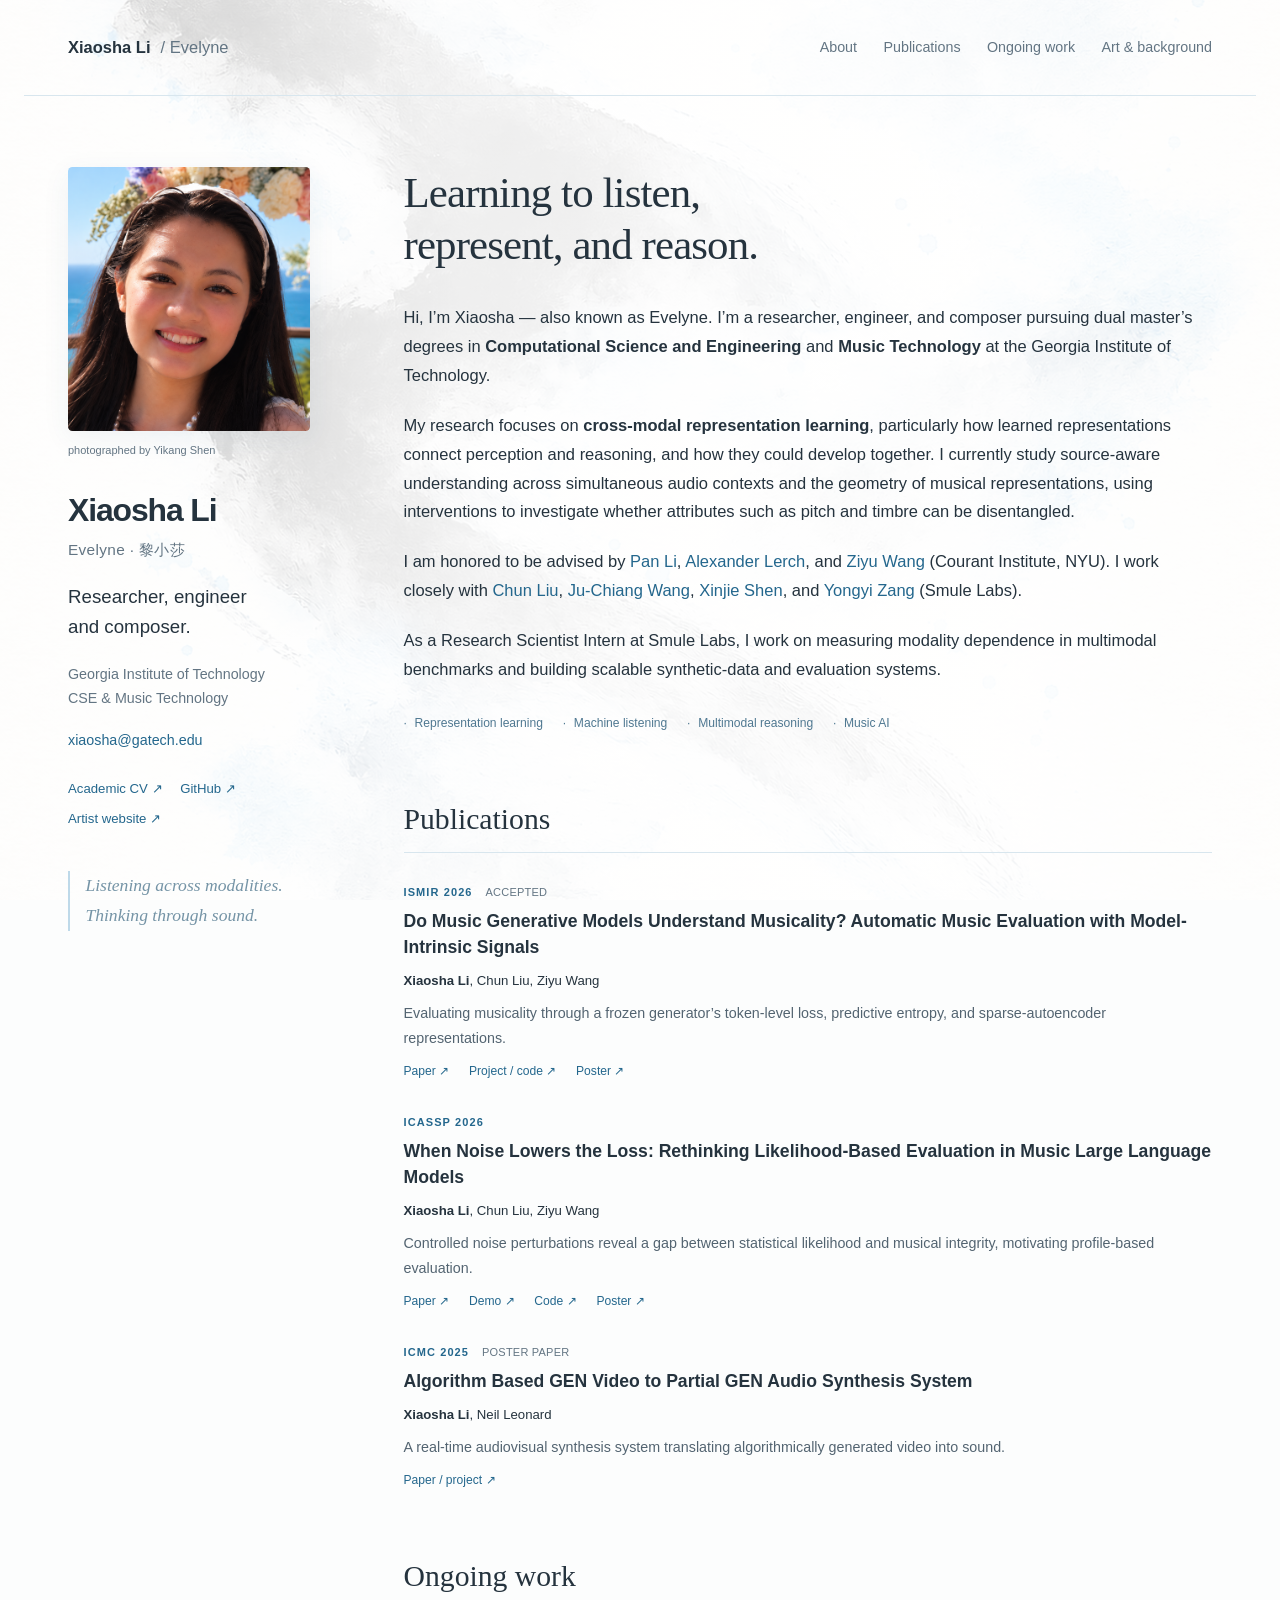
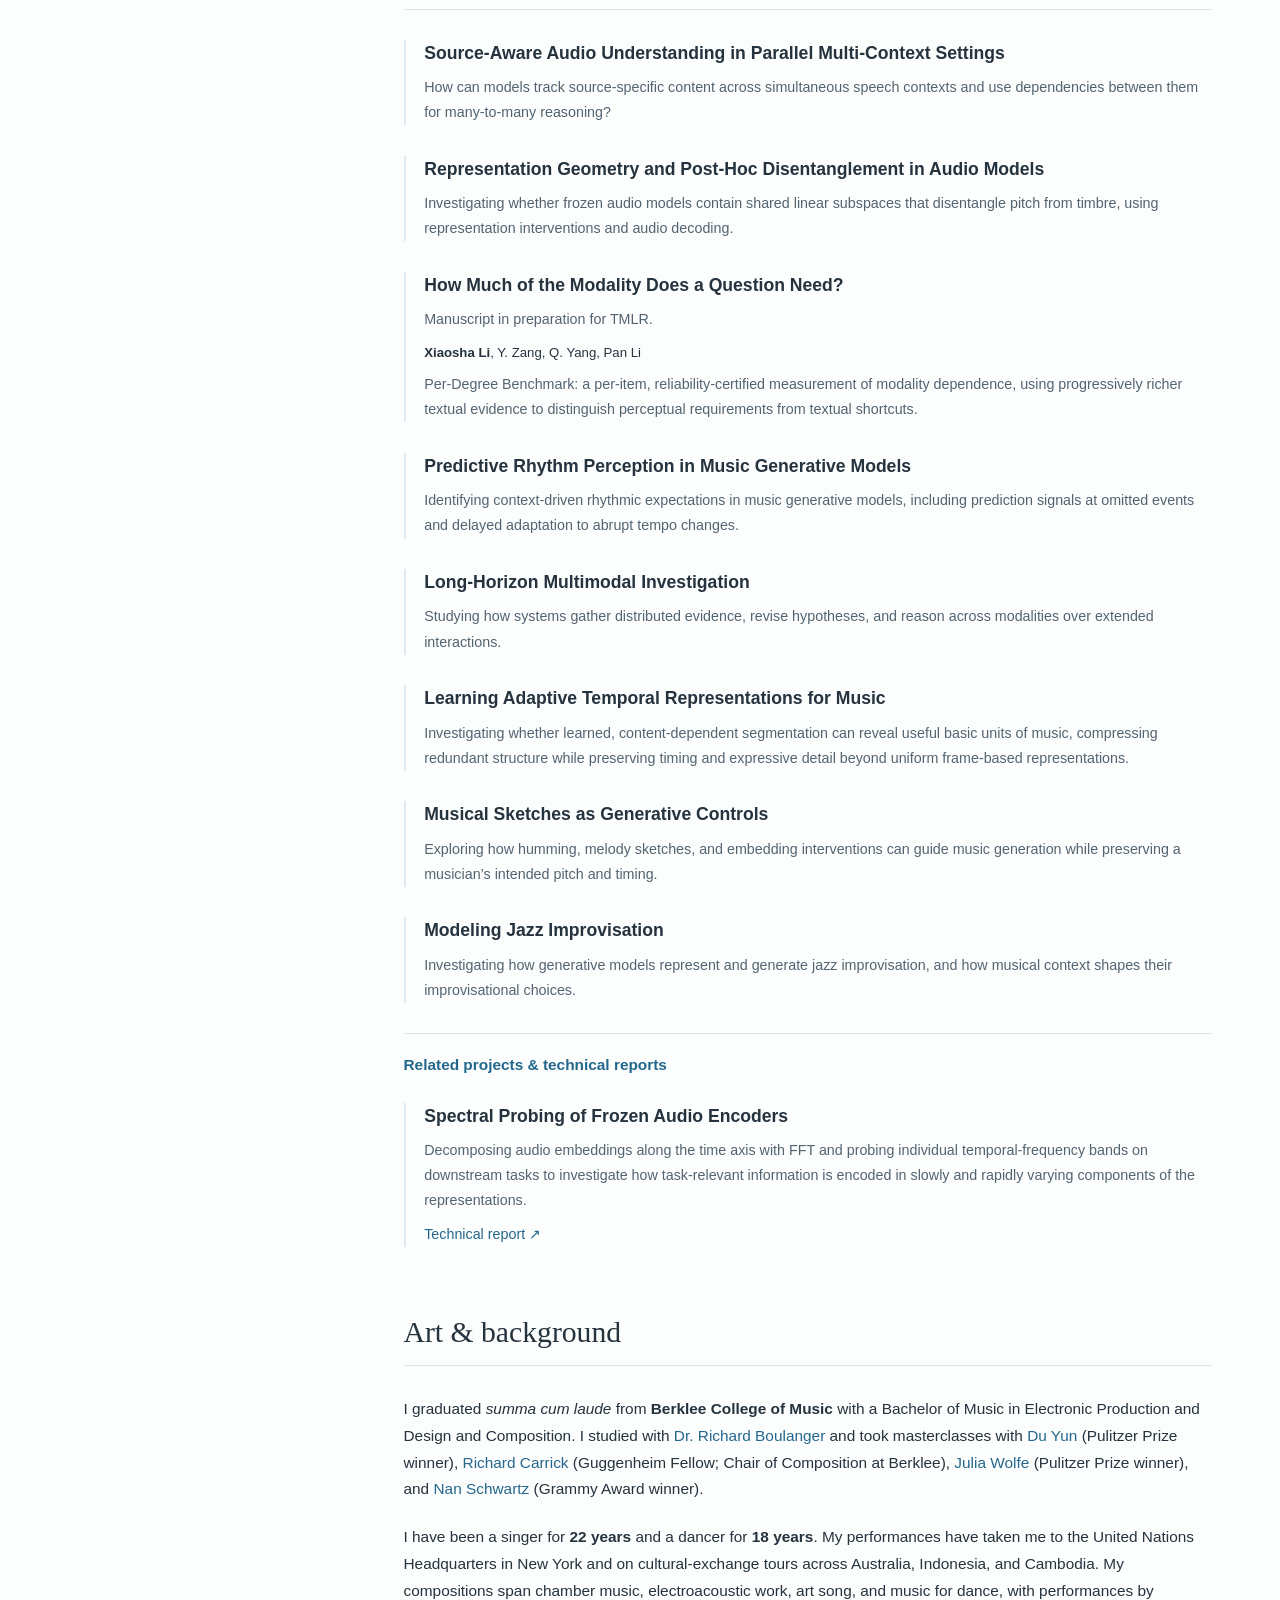
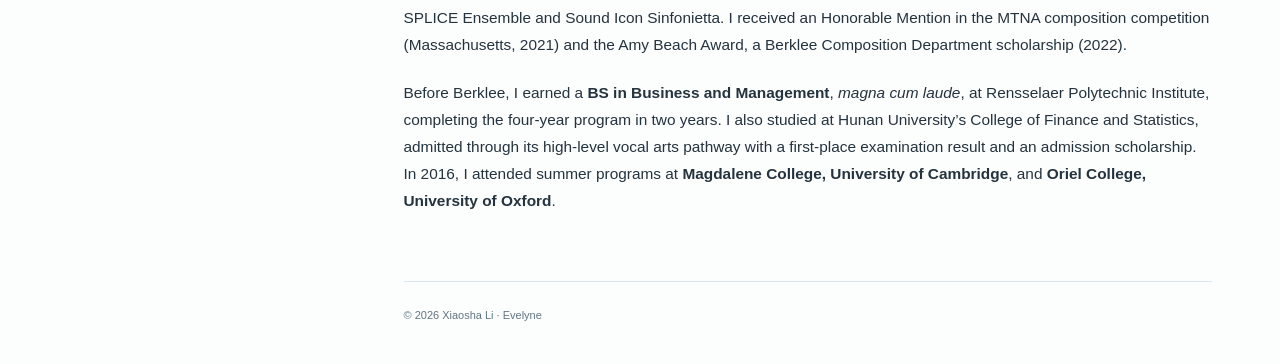
==== commit 266a7062: "Shorten audio representation project description" ====
--- a/preview-05322f3207769d3b/index.html
+++ b/preview-05322f3207769d3b/index.html
@@ -41,7 +41,7 @@
 <section id="ongoing">
 <div class="section-heading"><h2>Ongoing work</h2></div>
 <article class="work"><h3>Source-Aware Audio Understanding in Parallel Multi-Context Settings</h3><p>How can models track source-specific content across simultaneous speech contexts and use dependencies between them for many-to-many reasoning?</p></article>
-<article class="work"><h3>Representation Geometry and Post-Hoc Disentanglement in Audio Models</h3><p>Investigating whether frozen MusicGen and EnCodec representations contain low-dimensional linear subspaces shared across token IDs that allow pitch to vary while preserving timbre. Through representation interventions and audio decoding, I test how this shared structure generalizes to held-out IDs, pitches, timbres, and contexts, evaluating pitch change and timbre preservation separately.</p></article>
+<article class="work"><h3>Representation Geometry and Post-Hoc Disentanglement in Audio Models</h3><p>Investigating whether frozen audio models contain shared linear subspaces that disentangle pitch from timbre, using representation interventions and audio decoding.</p></article>
 
 
 
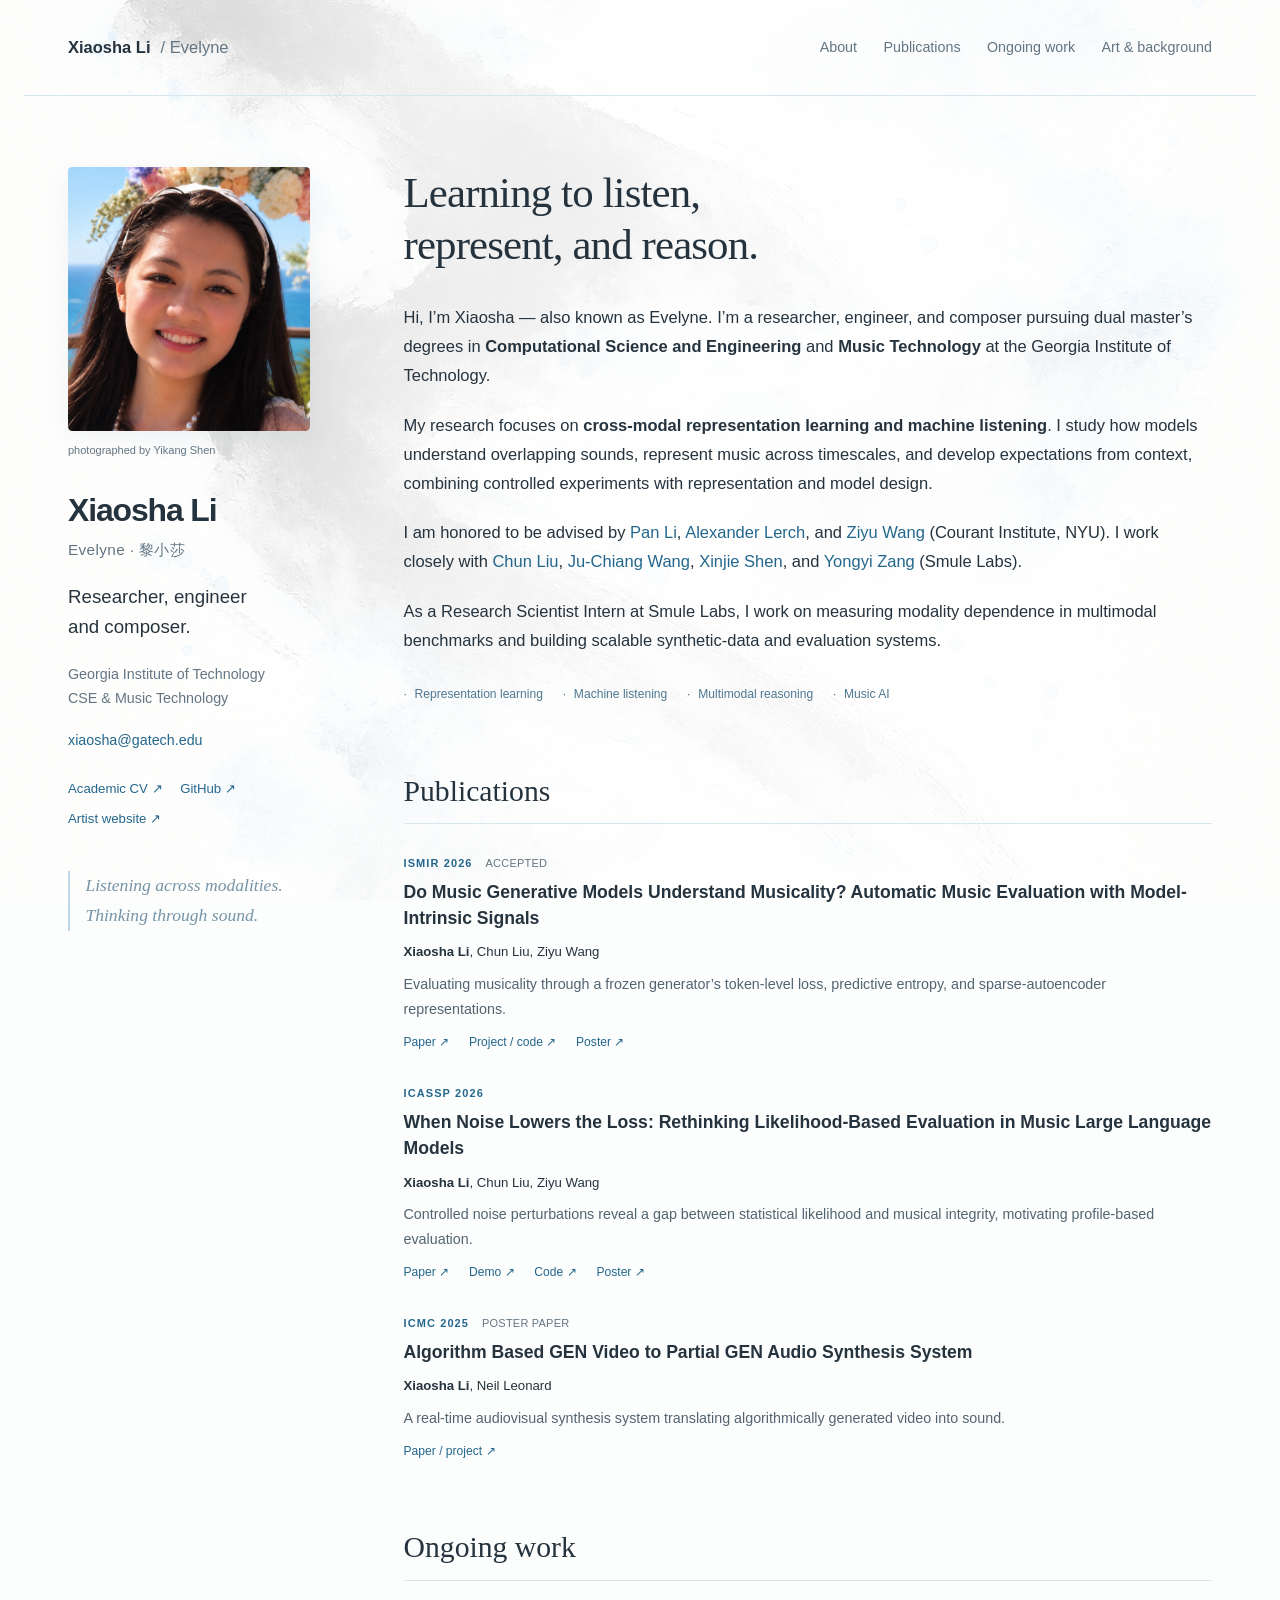
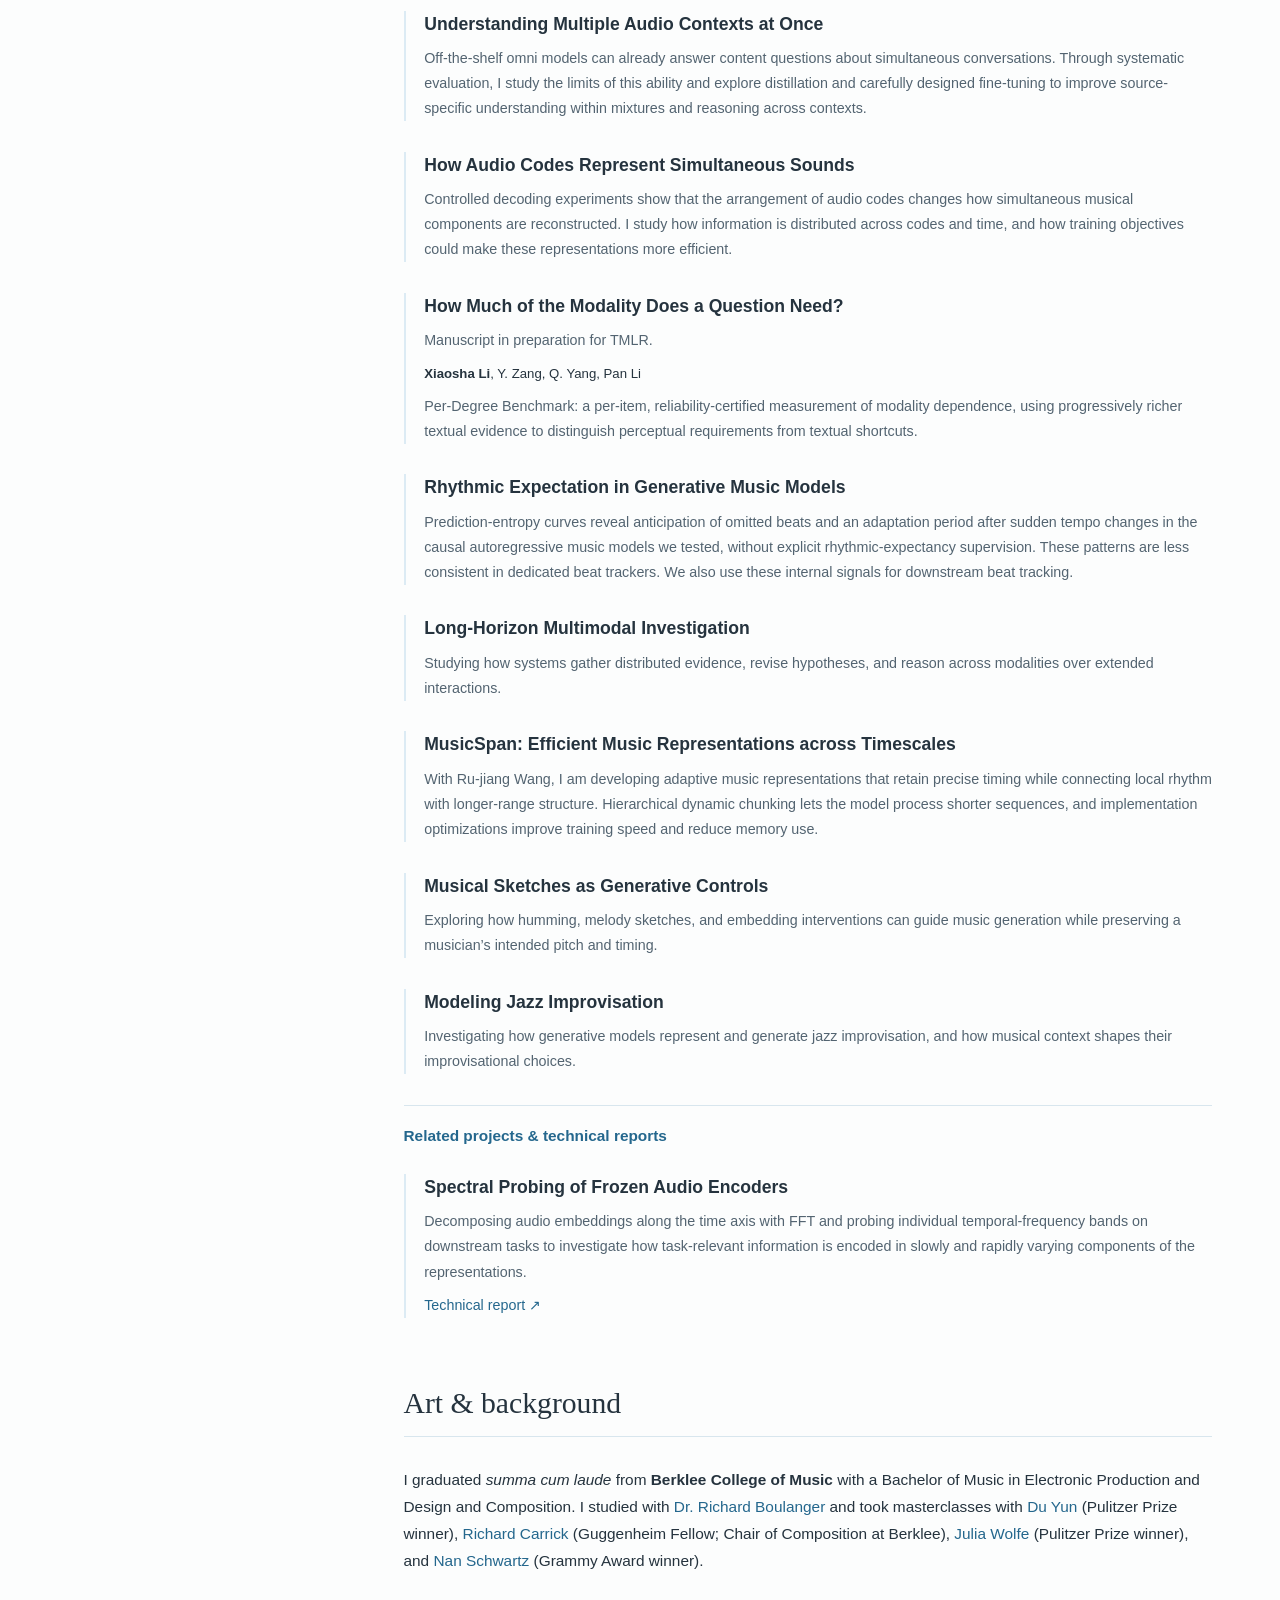
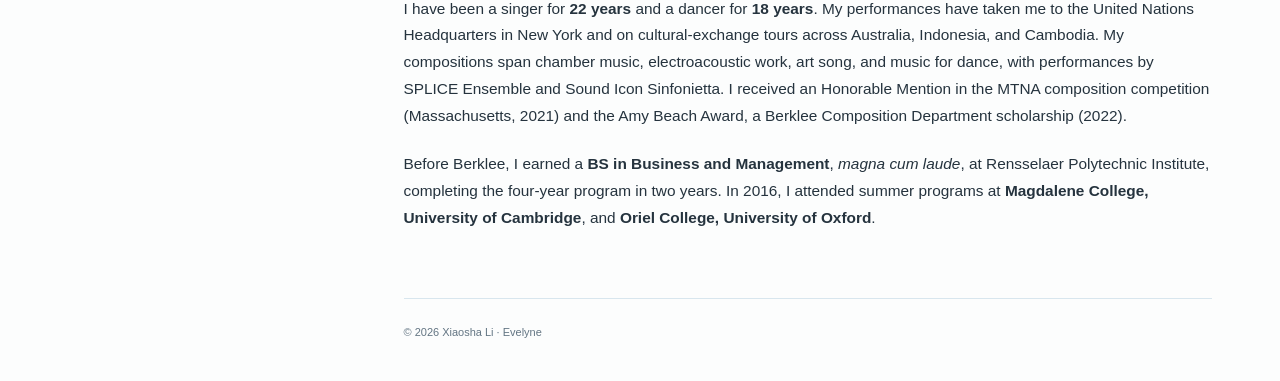
==== commit 09f674bf: "Update research insights and introduce MusicSpan" ====
--- a/preview-05322f3207769d3b/index.html
+++ b/preview-05322f3207769d3b/index.html
@@ -27,7 +27,7 @@
 
 <h2>Learning to listen,<br>represent, and reason.</h2>
 <p>Hi, I’m Xiaosha — also known as Evelyne. I’m a researcher, engineer, and composer pursuing dual master’s degrees in <strong>Computational Science and Engineering</strong> and <strong>Music Technology</strong> at the Georgia Institute of Technology.</p>
-<p>My research focuses on <strong>cross-modal representation learning</strong>, particularly how learned representations connect perception and reasoning, and how they could develop together. I currently study source-aware understanding across simultaneous audio contexts and the geometry of musical representations, using interventions to investigate whether attributes such as pitch and timbre can be disentangled.</p>
+<p>My research focuses on <strong>cross-modal representation learning and machine listening</strong>. I study how models understand overlapping sounds, represent music across timescales, and develop expectations from context, combining controlled experiments with representation and model design.</p>
 <p>I am honored to be advised by <a href="https://sites.google.com/view/panli-purdue/home">Pan Li</a>, <a href="https://www.alexanderlerch.com/">Alexander Lerch</a>, and <a href="https://zzwaang.github.io/">Ziyu Wang</a> (Courant Institute, NYU). I work closely with <a href="https://www.linkedin.com/in/chunliu">Chun Liu</a>, <a href="https://www.linkedin.com/in/asriver">Ju-Chiang Wang</a>, <a href="https://xinjie-shen.com/">Xinjie Shen</a>, and <a href="https://yongyi.dev/en/">Yongyi Zang</a> (Smule Labs).</p>
 <p>As a Research Scientist Intern at Smule Labs, I work on measuring modality dependence in multimodal benchmarks and building scalable synthetic-data and evaluation systems.</p>
 <div class="interests"><span>Representation learning</span><span>Machine listening</span><span>Multimodal reasoning</span><span>Music AI</span></div>
@@ -40,16 +40,16 @@
 </section>
 <section id="ongoing">
 <div class="section-heading"><h2>Ongoing work</h2></div>
-<article class="work"><h3>Source-Aware Audio Understanding in Parallel Multi-Context Settings</h3><p>How can models track source-specific content across simultaneous speech contexts and use dependencies between them for many-to-many reasoning?</p></article>
-<article class="work"><h3>Representation Geometry and Post-Hoc Disentanglement in Audio Models</h3><p>Investigating whether frozen audio models contain shared linear subspaces that disentangle pitch from timbre, using representation interventions and audio decoding.</p></article>
+<article class="work"><h3>Understanding Multiple Audio Contexts at Once</h3><p>Off-the-shelf omni models can already answer content questions about simultaneous conversations. Through systematic evaluation, I study the limits of this ability and explore distillation and carefully designed fine-tuning to improve source-specific understanding within mixtures and reasoning across contexts.</p></article>
+<article class="work"><h3>How Audio Codes Represent Simultaneous Sounds</h3><p>Controlled decoding experiments show that the arrangement of audio codes changes how simultaneous musical components are reconstructed. I study how information is distributed across codes and time, and how training objectives could make these representations more efficient.</p></article>
 
 
 
 
 <article class="work"><h3>How Much of the Modality Does a Question Need?</h3><p class="project-status">Manuscript in preparation for TMLR.</p><p class="authors"><strong>Xiaosha Li</strong>, Y. Zang, Q. Yang, Pan Li</p><p>Per-Degree Benchmark: a per-item, reliability-certified measurement of modality dependence, using progressively richer textual evidence to distinguish perceptual requirements from textual shortcuts.</p></article>
-<article class="work"><h3>Predictive Rhythm Perception in Music Generative Models</h3><p>Identifying context-driven rhythmic expectations in music generative models, including prediction signals at omitted events and delayed adaptation to abrupt tempo changes.</p></article>
+<article class="work"><h3>Rhythmic Expectation in Generative Music Models</h3><p>Prediction-entropy curves reveal anticipation of omitted beats and an adaptation period after sudden tempo changes in the causal autoregressive music models we tested, without explicit rhythmic-expectancy supervision. These patterns are less consistent in dedicated beat trackers. We also use these internal signals for downstream beat tracking.</p></article>
 <article class="work"><h3>Long-Horizon Multimodal Investigation</h3><p>Studying how systems gather distributed evidence, revise hypotheses, and reason across modalities over extended interactions.</p></article>
-<article class="work"><h3>Learning Adaptive Temporal Representations for Music</h3><p>Investigating whether learned, content-dependent segmentation can reveal useful basic units of music, compressing redundant structure while preserving timing and expressive detail beyond uniform frame-based representations.</p></article>
+<article class="work"><h3>MusicSpan: Efficient Music Representations across Timescales</h3><p>With Ru-jiang Wang, I am developing adaptive music representations that retain precise timing while connecting local rhythm with longer-range structure. Hierarchical dynamic chunking lets the model process shorter sequences, and implementation optimizations improve training speed and reduce memory use.</p></article>
 <article class="work"><h3>Musical Sketches as Generative Controls</h3><p>Exploring how humming, melody sketches, and embedding interventions can guide music generation while preserving a musician’s intended pitch and timing.</p></article>
 
 <article class="work"><h3>Modeling Jazz Improvisation</h3><p>Investigating how generative models represent and generate jazz improvisation, and how musical context shapes their improvisational choices.</p></article>
@@ -59,7 +59,7 @@
 <div class="section-heading"><h2>Art &amp; background</h2></div>
 <p>I graduated <em>summa cum laude</em> from <strong>Berklee College of Music</strong> with a Bachelor of Music in Electronic Production and Design and Composition. I studied with <a href="https://richardboulanger.com/">Dr. Richard Boulanger</a> and took masterclasses with <a href="https://channelduyun.com/">Du Yun</a> (Pulitzer Prize winner), <a href="https://www.richardcarrick.com/">Richard Carrick</a> (Guggenheim Fellow; Chair of Composition at Berklee), <a href="https://juliawolfemusic.com/">Julia Wolfe</a> (Pulitzer Prize winner), and <a href="https://nanschwartz.com/">Nan Schwartz</a> (Grammy Award winner).</p>
 <p>I have been a singer for <strong>22 years</strong> and a dancer for <strong>18 years</strong>. My performances have taken me to the United Nations Headquarters in New York and on cultural-exchange tours across Australia, Indonesia, and Cambodia. My compositions span chamber music, electroacoustic work, art song, and music for dance, with performances by SPLICE Ensemble and Sound Icon Sinfonietta. I received an Honorable Mention in the MTNA composition competition (Massachusetts, 2021) and the Amy Beach Award, a Berklee Composition Department scholarship (2022).</p>
-<p>Before Berklee, I earned a <strong>BS in Business and Management</strong>, <em>magna cum laude</em>, at Rensselaer Polytechnic Institute, completing the four-year program in two years. I also studied at Hunan University’s College of Finance and Statistics, admitted through its high-level vocal arts pathway with a first-place examination result and an admission scholarship. In 2016, I attended summer programs at <strong>Magdalene College, University of Cambridge</strong>, and <strong>Oriel College, University of Oxford</strong>.</p>
+<p>Before Berklee, I earned a <strong>BS in Business and Management</strong>, <em>magna cum laude</em>, at Rensselaer Polytechnic Institute, completing the four-year program in two years. In 2016, I attended summer programs at <strong>Magdalene College, University of Cambridge</strong>, and <strong>Oriel College, University of Oxford</strong>.</p>
 
 </section>
 <footer>© 2026 Xiaosha Li · Evelyne </footer>
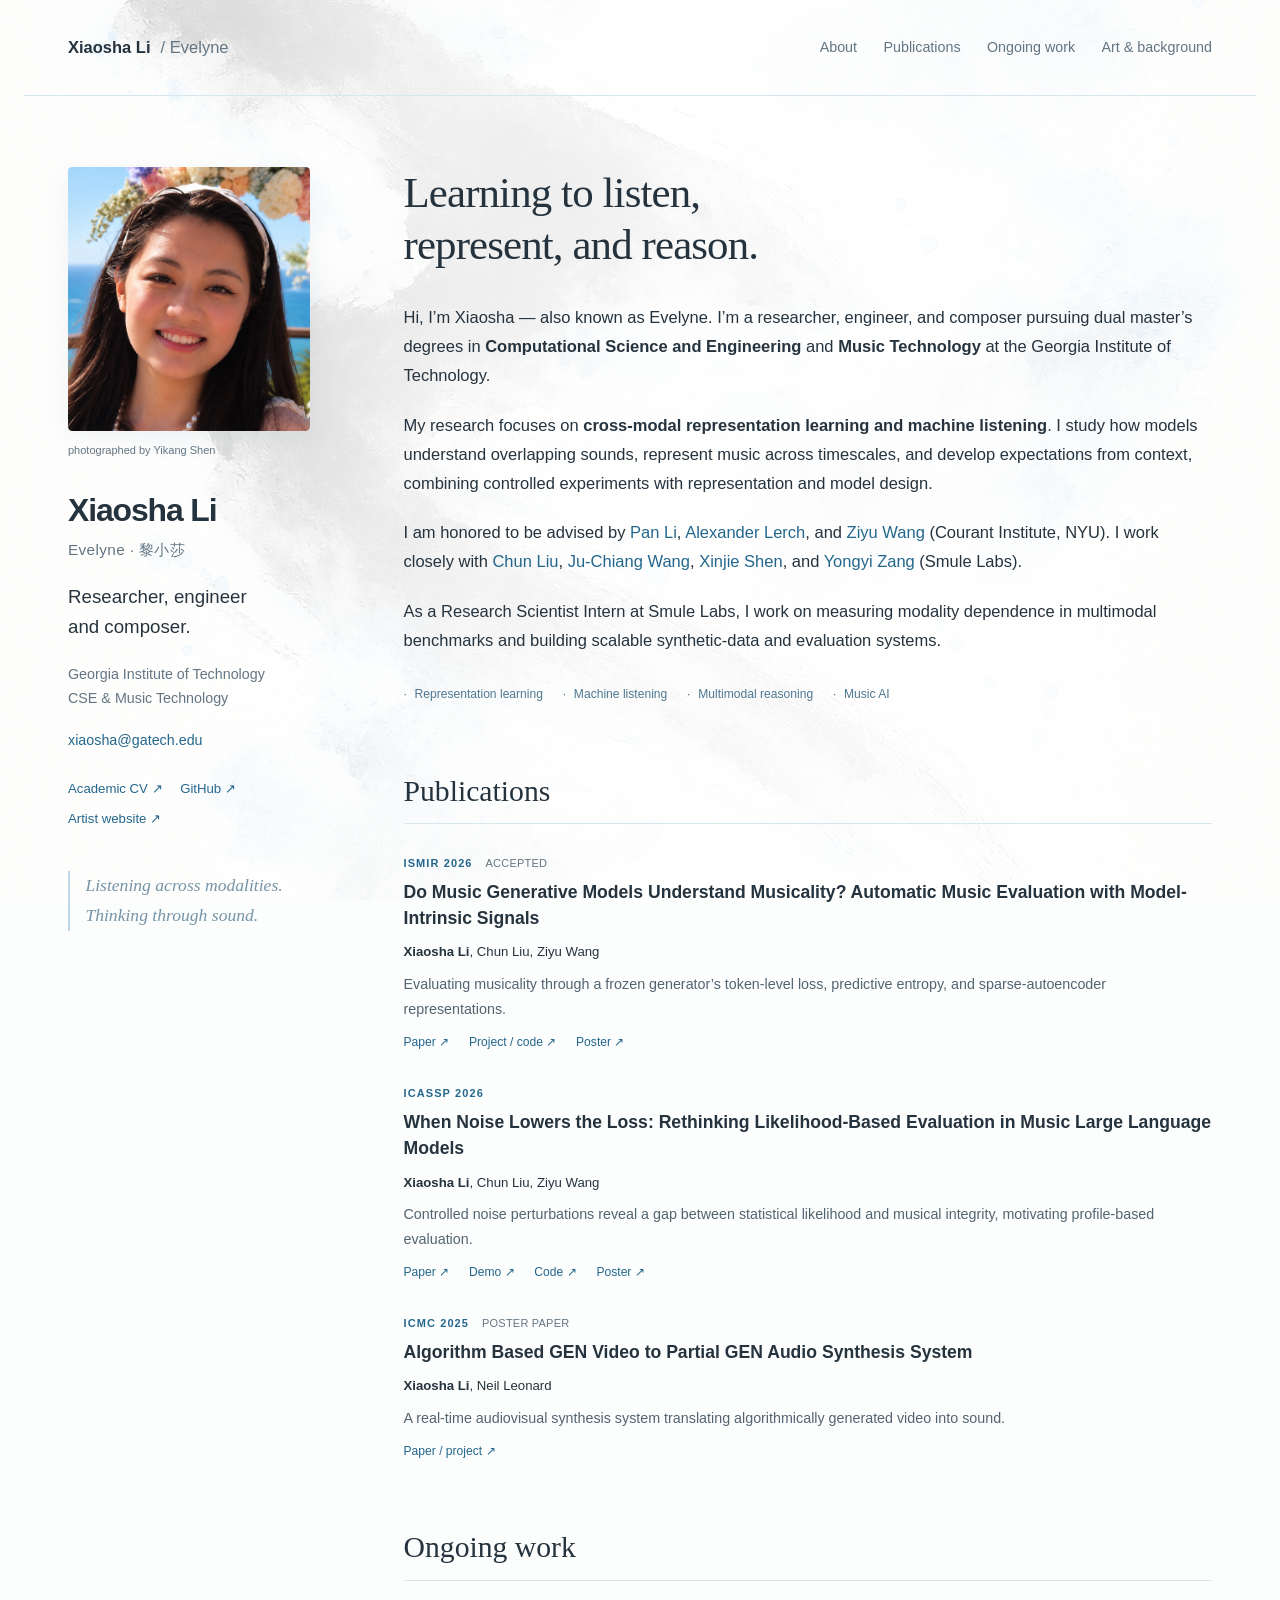
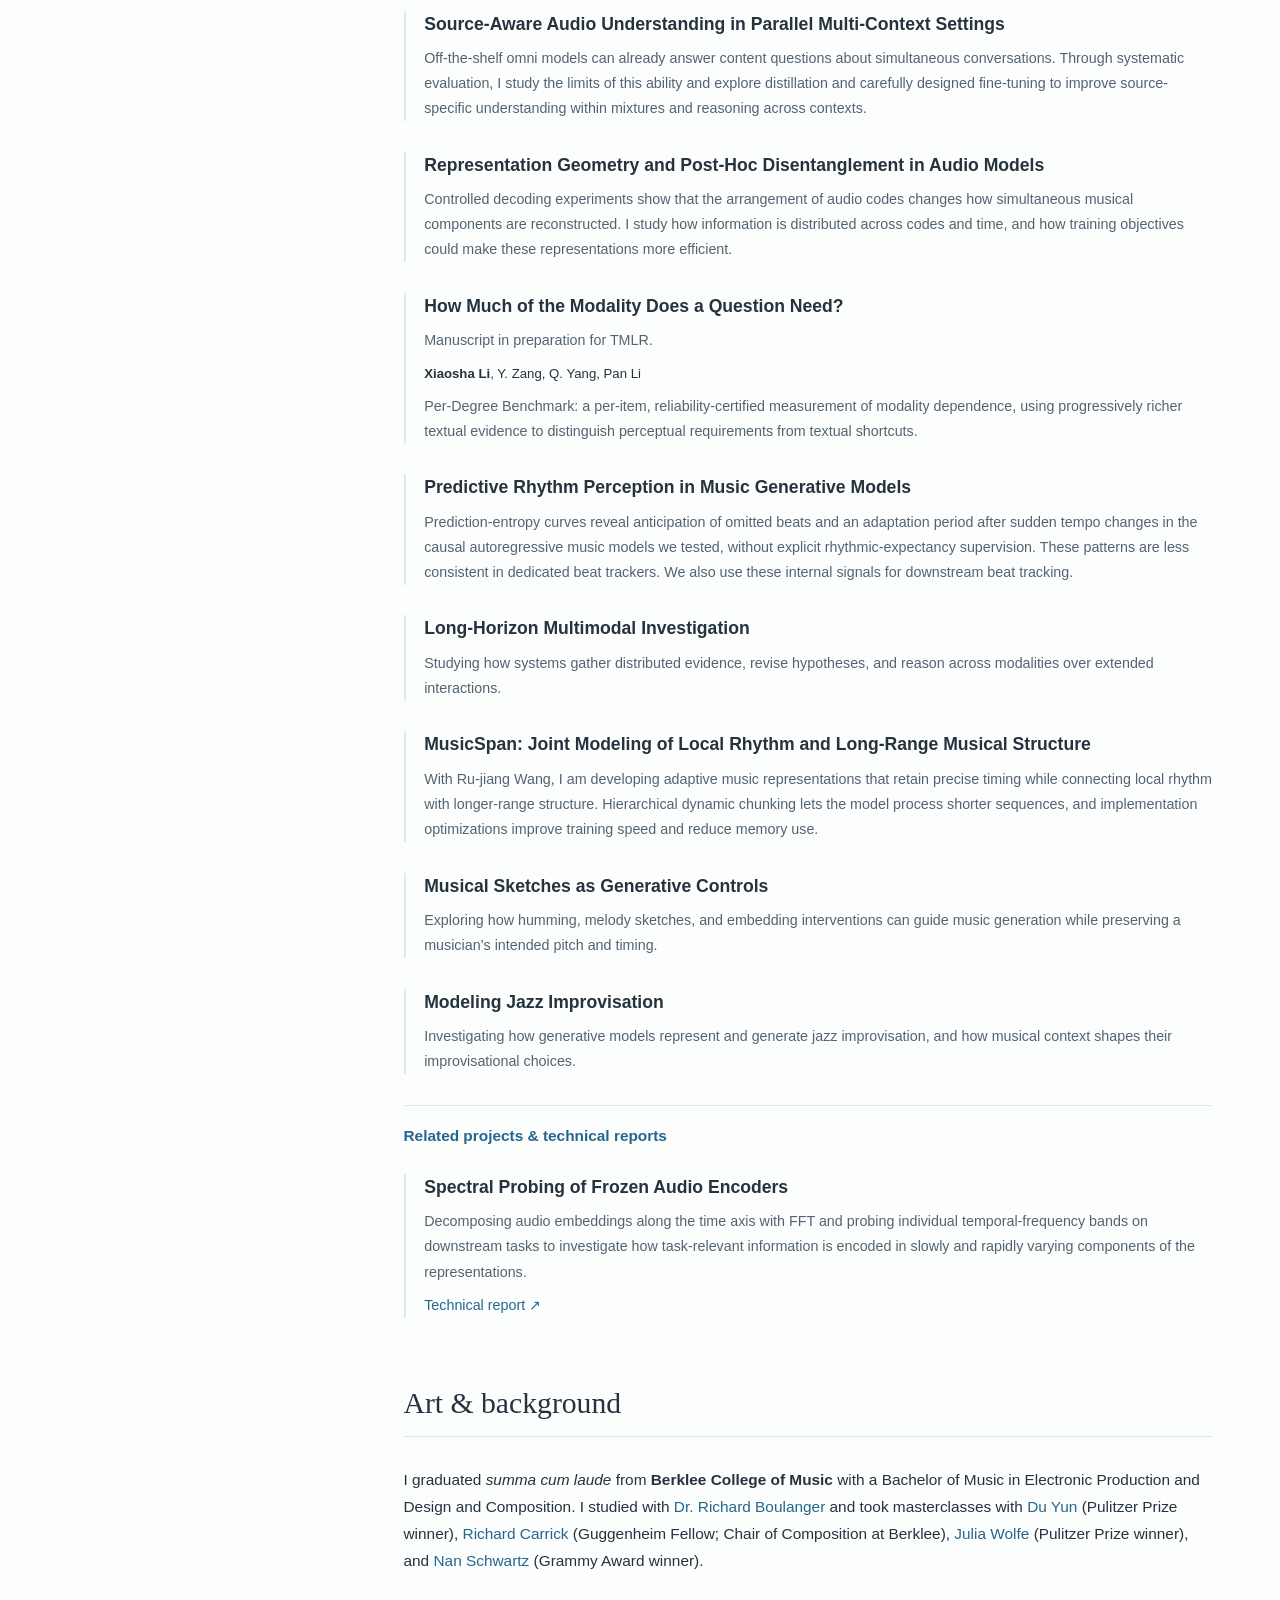
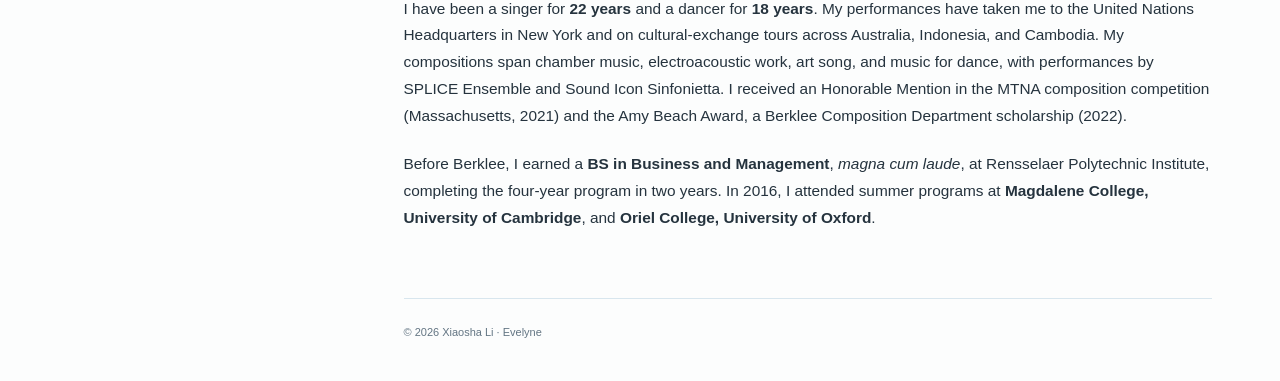
==== commit 4c50a50c: "Restore original research project titles with MusicSpan name" ====
--- a/preview-05322f3207769d3b/index.html
+++ b/preview-05322f3207769d3b/index.html
@@ -40,16 +40,16 @@
 </section>
 <section id="ongoing">
 <div class="section-heading"><h2>Ongoing work</h2></div>
-<article class="work"><h3>Understanding Multiple Audio Contexts at Once</h3><p>Off-the-shelf omni models can already answer content questions about simultaneous conversations. Through systematic evaluation, I study the limits of this ability and explore distillation and carefully designed fine-tuning to improve source-specific understanding within mixtures and reasoning across contexts.</p></article>
-<article class="work"><h3>How Audio Codes Represent Simultaneous Sounds</h3><p>Controlled decoding experiments show that the arrangement of audio codes changes how simultaneous musical components are reconstructed. I study how information is distributed across codes and time, and how training objectives could make these representations more efficient.</p></article>
+<article class="work"><h3>Source-Aware Audio Understanding in Parallel Multi-Context Settings</h3><p>Off-the-shelf omni models can already answer content questions about simultaneous conversations. Through systematic evaluation, I study the limits of this ability and explore distillation and carefully designed fine-tuning to improve source-specific understanding within mixtures and reasoning across contexts.</p></article>
+<article class="work"><h3>Representation Geometry and Post-Hoc Disentanglement in Audio Models</h3><p>Controlled decoding experiments show that the arrangement of audio codes changes how simultaneous musical components are reconstructed. I study how information is distributed across codes and time, and how training objectives could make these representations more efficient.</p></article>
 
 
 
 
 <article class="work"><h3>How Much of the Modality Does a Question Need?</h3><p class="project-status">Manuscript in preparation for TMLR.</p><p class="authors"><strong>Xiaosha Li</strong>, Y. Zang, Q. Yang, Pan Li</p><p>Per-Degree Benchmark: a per-item, reliability-certified measurement of modality dependence, using progressively richer textual evidence to distinguish perceptual requirements from textual shortcuts.</p></article>
-<article class="work"><h3>Rhythmic Expectation in Generative Music Models</h3><p>Prediction-entropy curves reveal anticipation of omitted beats and an adaptation period after sudden tempo changes in the causal autoregressive music models we tested, without explicit rhythmic-expectancy supervision. These patterns are less consistent in dedicated beat trackers. We also use these internal signals for downstream beat tracking.</p></article>
+<article class="work"><h3>Predictive Rhythm Perception in Music Generative Models</h3><p>Prediction-entropy curves reveal anticipation of omitted beats and an adaptation period after sudden tempo changes in the causal autoregressive music models we tested, without explicit rhythmic-expectancy supervision. These patterns are less consistent in dedicated beat trackers. We also use these internal signals for downstream beat tracking.</p></article>
 <article class="work"><h3>Long-Horizon Multimodal Investigation</h3><p>Studying how systems gather distributed evidence, revise hypotheses, and reason across modalities over extended interactions.</p></article>
-<article class="work"><h3>MusicSpan: Efficient Music Representations across Timescales</h3><p>With Ru-jiang Wang, I am developing adaptive music representations that retain precise timing while connecting local rhythm with longer-range structure. Hierarchical dynamic chunking lets the model process shorter sequences, and implementation optimizations improve training speed and reduce memory use.</p></article>
+<article class="work"><h3>MusicSpan: Joint Modeling of Local Rhythm and Long-Range Musical Structure</h3><p>With Ru-jiang Wang, I am developing adaptive music representations that retain precise timing while connecting local rhythm with longer-range structure. Hierarchical dynamic chunking lets the model process shorter sequences, and implementation optimizations improve training speed and reduce memory use.</p></article>
 <article class="work"><h3>Musical Sketches as Generative Controls</h3><p>Exploring how humming, melody sketches, and embedding interventions can guide music generation while preserving a musician’s intended pitch and timing.</p></article>
 
 <article class="work"><h3>Modeling Jazz Improvisation</h3><p>Investigating how generative models represent and generate jazz improvisation, and how musical context shapes their improvisational choices.</p></article>
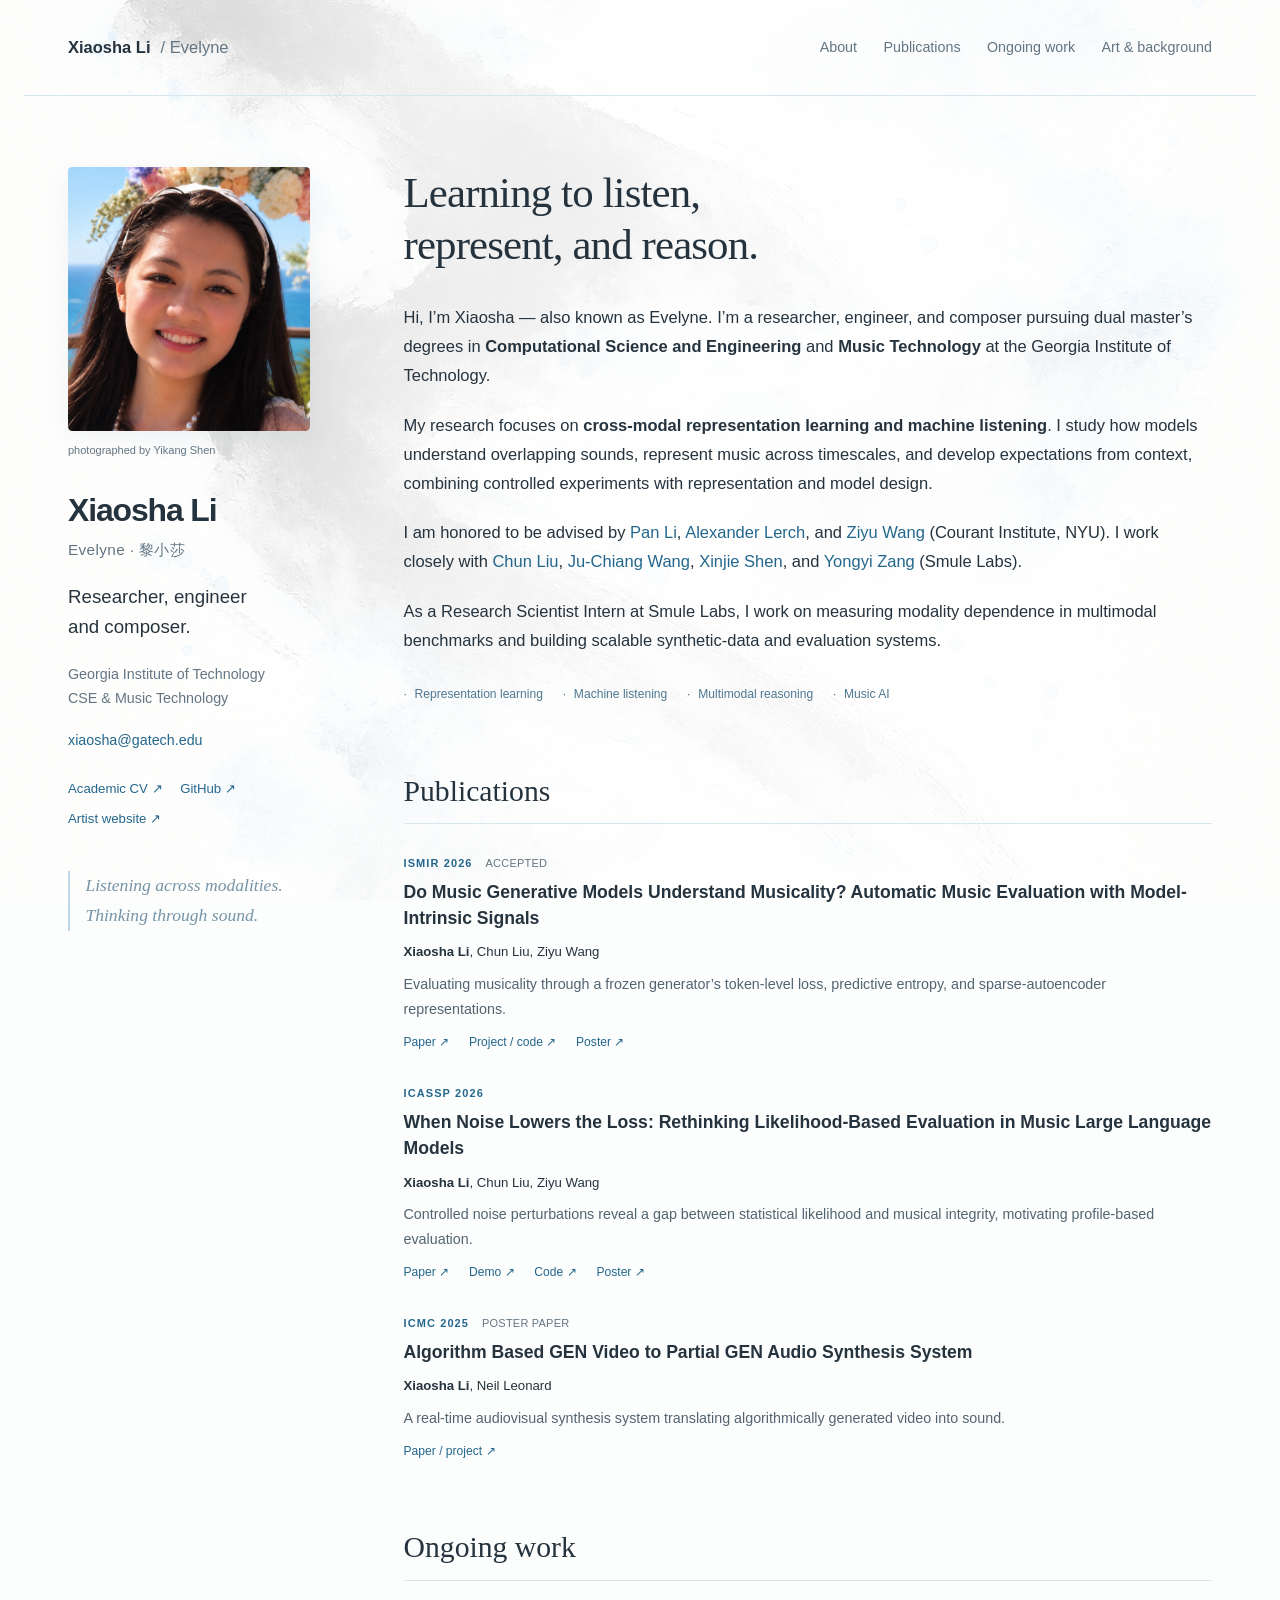
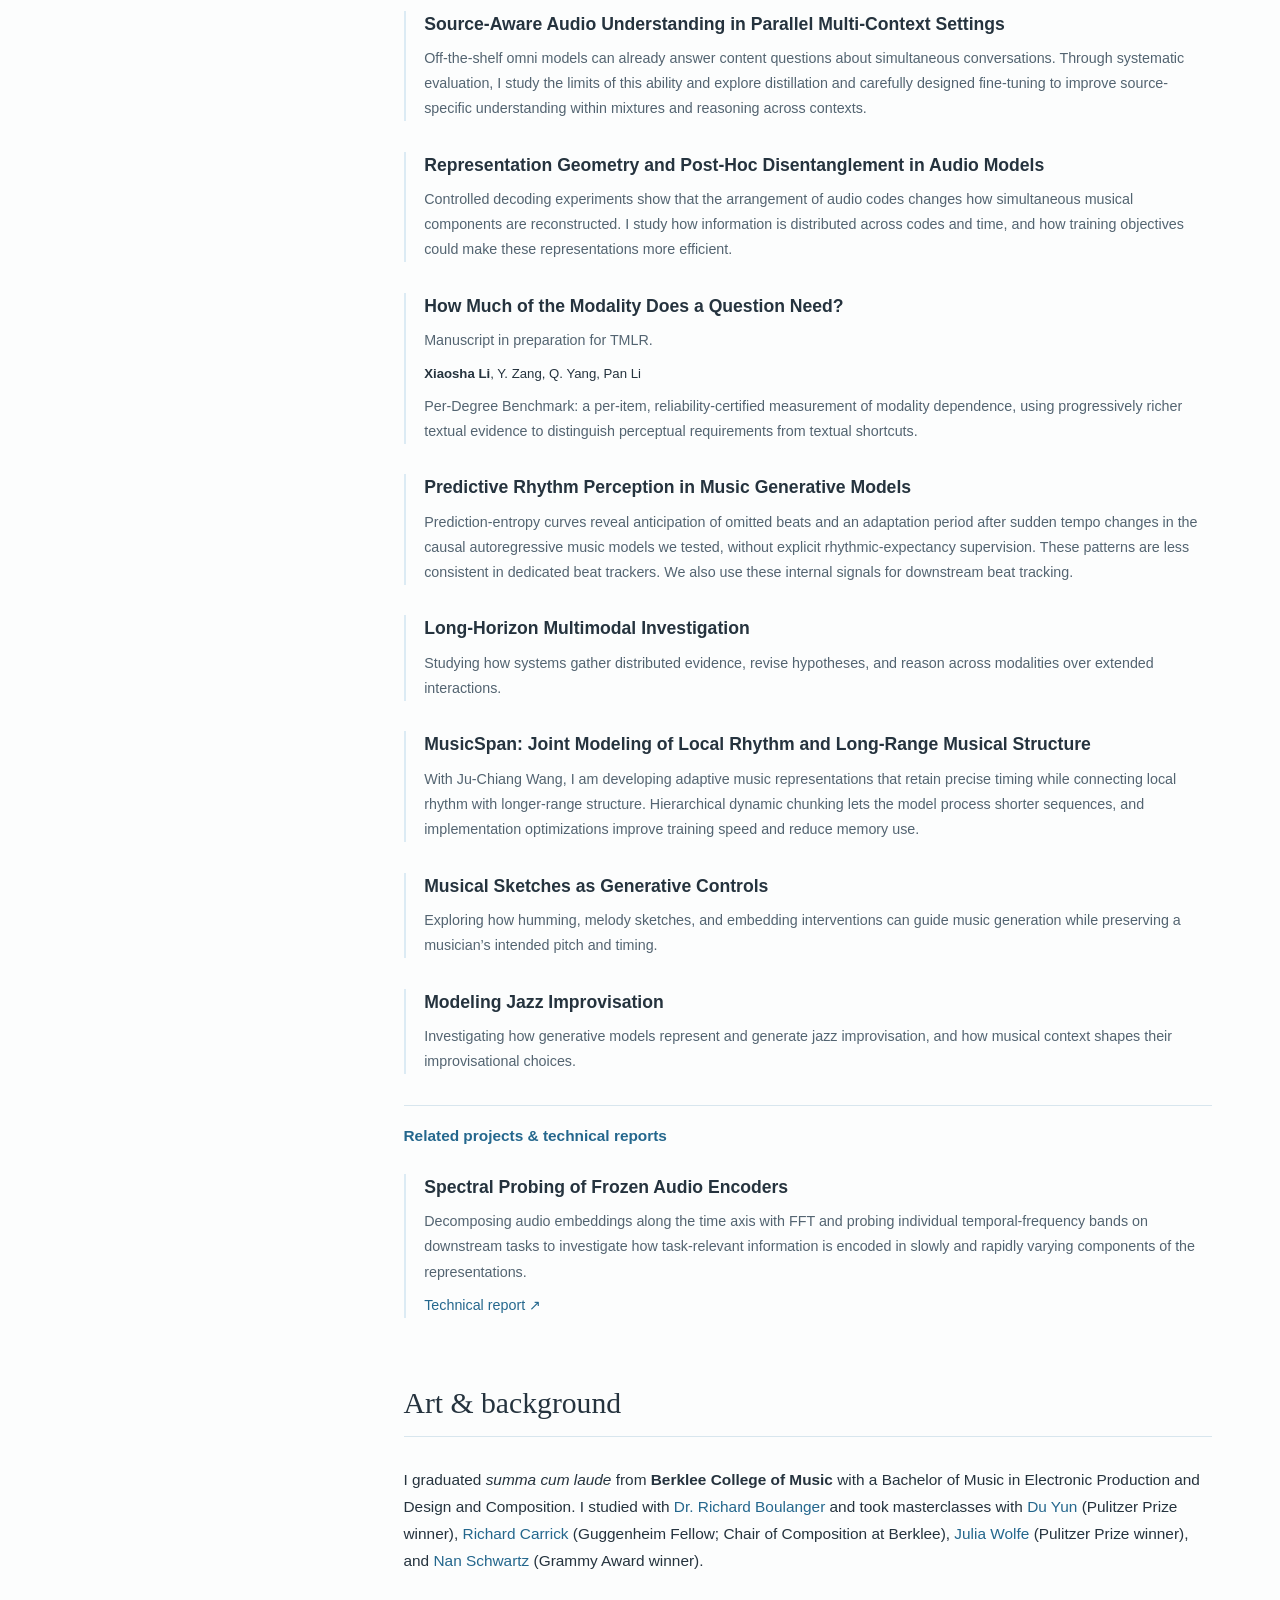
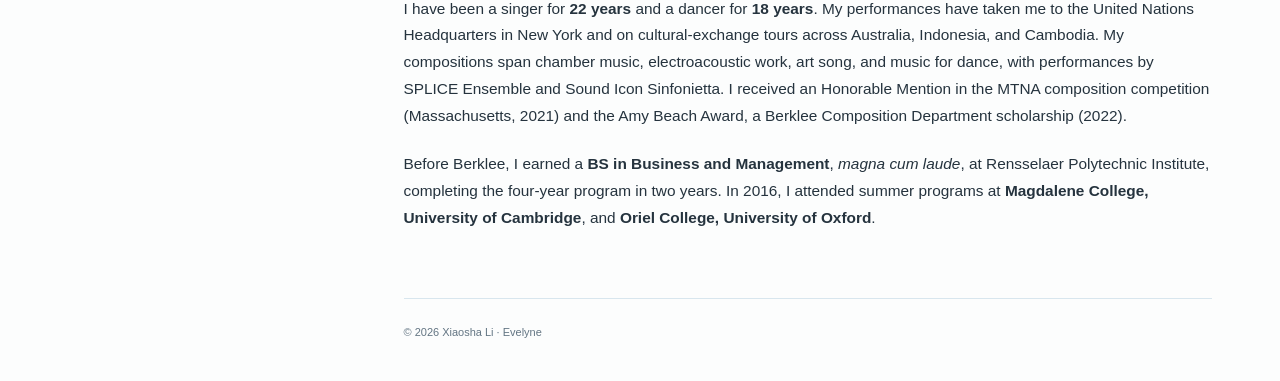
==== commit 2e84defe: "Correct MusicSpan collaborator name to Ju-Chiang Wang" ====
--- a/preview-05322f3207769d3b/index.html
+++ b/preview-05322f3207769d3b/index.html
@@ -49,7 +49,7 @@
 <article class="work"><h3>How Much of the Modality Does a Question Need?</h3><p class="project-status">Manuscript in preparation for TMLR.</p><p class="authors"><strong>Xiaosha Li</strong>, Y. Zang, Q. Yang, Pan Li</p><p>Per-Degree Benchmark: a per-item, reliability-certified measurement of modality dependence, using progressively richer textual evidence to distinguish perceptual requirements from textual shortcuts.</p></article>
 <article class="work"><h3>Predictive Rhythm Perception in Music Generative Models</h3><p>Prediction-entropy curves reveal anticipation of omitted beats and an adaptation period after sudden tempo changes in the causal autoregressive music models we tested, without explicit rhythmic-expectancy supervision. These patterns are less consistent in dedicated beat trackers. We also use these internal signals for downstream beat tracking.</p></article>
 <article class="work"><h3>Long-Horizon Multimodal Investigation</h3><p>Studying how systems gather distributed evidence, revise hypotheses, and reason across modalities over extended interactions.</p></article>
-<article class="work"><h3>MusicSpan: Joint Modeling of Local Rhythm and Long-Range Musical Structure</h3><p>With Ru-jiang Wang, I am developing adaptive music representations that retain precise timing while connecting local rhythm with longer-range structure. Hierarchical dynamic chunking lets the model process shorter sequences, and implementation optimizations improve training speed and reduce memory use.</p></article>
+<article class="work"><h3>MusicSpan: Joint Modeling of Local Rhythm and Long-Range Musical Structure</h3><p>With Ju-Chiang Wang, I am developing adaptive music representations that retain precise timing while connecting local rhythm with longer-range structure. Hierarchical dynamic chunking lets the model process shorter sequences, and implementation optimizations improve training speed and reduce memory use.</p></article>
 <article class="work"><h3>Musical Sketches as Generative Controls</h3><p>Exploring how humming, melody sketches, and embedding interventions can guide music generation while preserving a musician’s intended pitch and timing.</p></article>
 
 <article class="work"><h3>Modeling Jazz Improvisation</h3><p>Investigating how generative models represent and generate jazz improvisation, and how musical context shapes their improvisational choices.</p></article>
